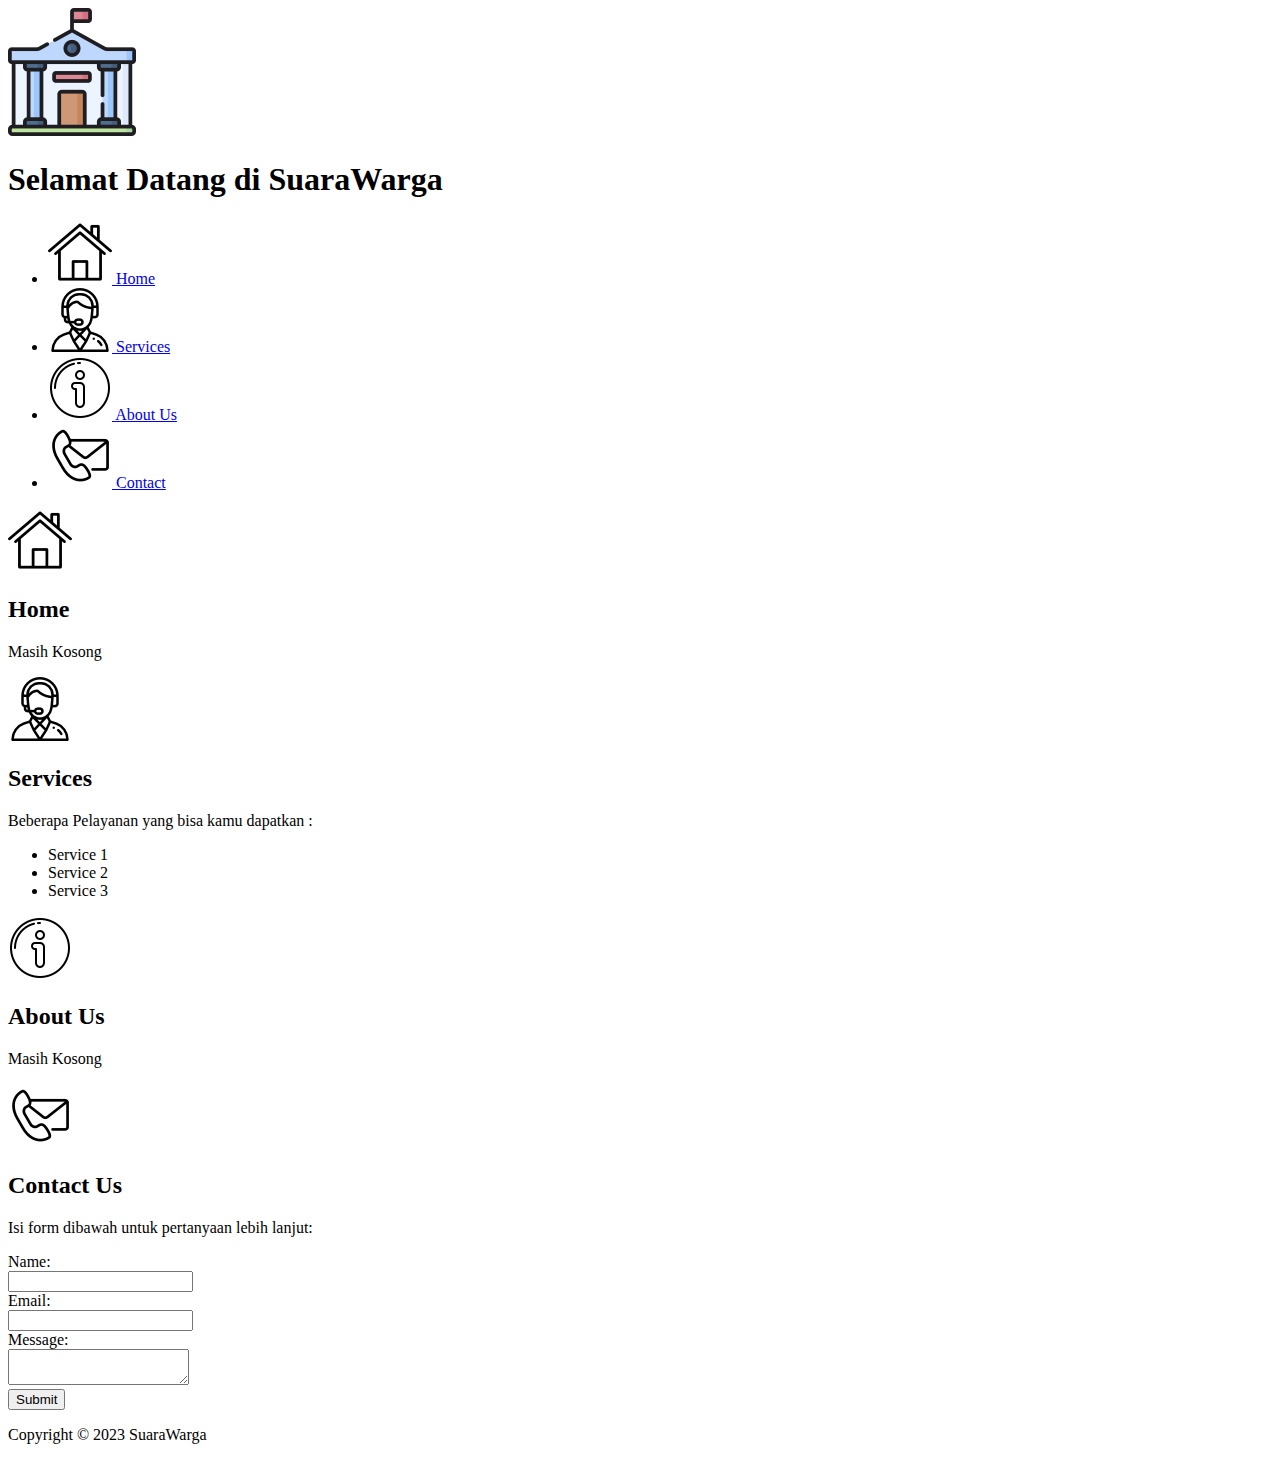
==== index.html @ a0b7fc82 "HTML" ====
<!DOCTYPE html>
<html lang="en">
  <head>
    <meta charset="UTF-8" />
    <meta name="viewport" content="width=device-width, initial-scale=1.0" />
    <title>Suarawarga</title>
  </head>
  <body>
    <header>
      <div class="welcome-container">
        <img
          src="icon/government128px.png"
          alt="Government logo"
          class="logo"
        />
        <h1>Selamat Datang di SuaraWarga</h1>
      </div>
      <nav>
        <ul>
          <li>
            <a href="#home"
              ><img src="icon/home64px.png" alt="Home" /> <span>Home</span></a
            >
          </li>
          <li>
            <a href="#services"
              ><img src="icon/support64px.png" alt="Services" />
              <span>Services</span></a
            >
          </li>
          <li>
            <a href="#about"
              ><img src="icon/about64px.png" alt="About Us" />
              <span>About Us</span></a
            >
          </li>
          <li>
            <a href="#contact"
              ><img src="icon/contact-mail64px.png" alt="Contact" />
              <span>Contact</span></a
            >
          </li>
        </ul>
      </nav>
    </header>
    <main>
      <section id="home">
        <img src="icon/home64px.png" alt="Home" />
        <h2>Home</h2>
        <p>Masih Kosong</p>
      </section>
      <section id="services">
        <img src="icon/support64px.png" alt="Services" />
        <h2>Services</h2>
        <p>Beberapa Pelayanan yang bisa kamu dapatkan :</p>
        <ul>
          <li>Service 1</li>
          <li>Service 2</li>
          <li>Service 3</li>
        </ul>
      </section>
      <section id="about">
        <img src="icon/about64px.png" alt="About Us" />
        <h2>About Us</h2>
        <p>Masih Kosong</p>
      </section>
      <section id="contact">
        <img src="icon/contact-mail64px.png" alt="Contact" />
        <h2>Contact Us</h2>
        <p>Isi form dibawah untuk pertanyaan lebih lanjut:</p>
        <form>
          <label for="name">Name:</label><br />
          <input type="text" id="name" name="name" /><br />
          <label for="email">Email:</label><br />
          <input type="email" id="email" name="email" /><br />
          <label for="message">Message:</label><br /><textarea
            id="message"
            name="message"
          ></textarea
          ><br />
          <input type="submit" value="Submit" />
        </form>
      </section>
    </main>
    <footer>
      <p>Copyright © 2023 SuaraWarga</p>
    </footer>
  </body>
</html>
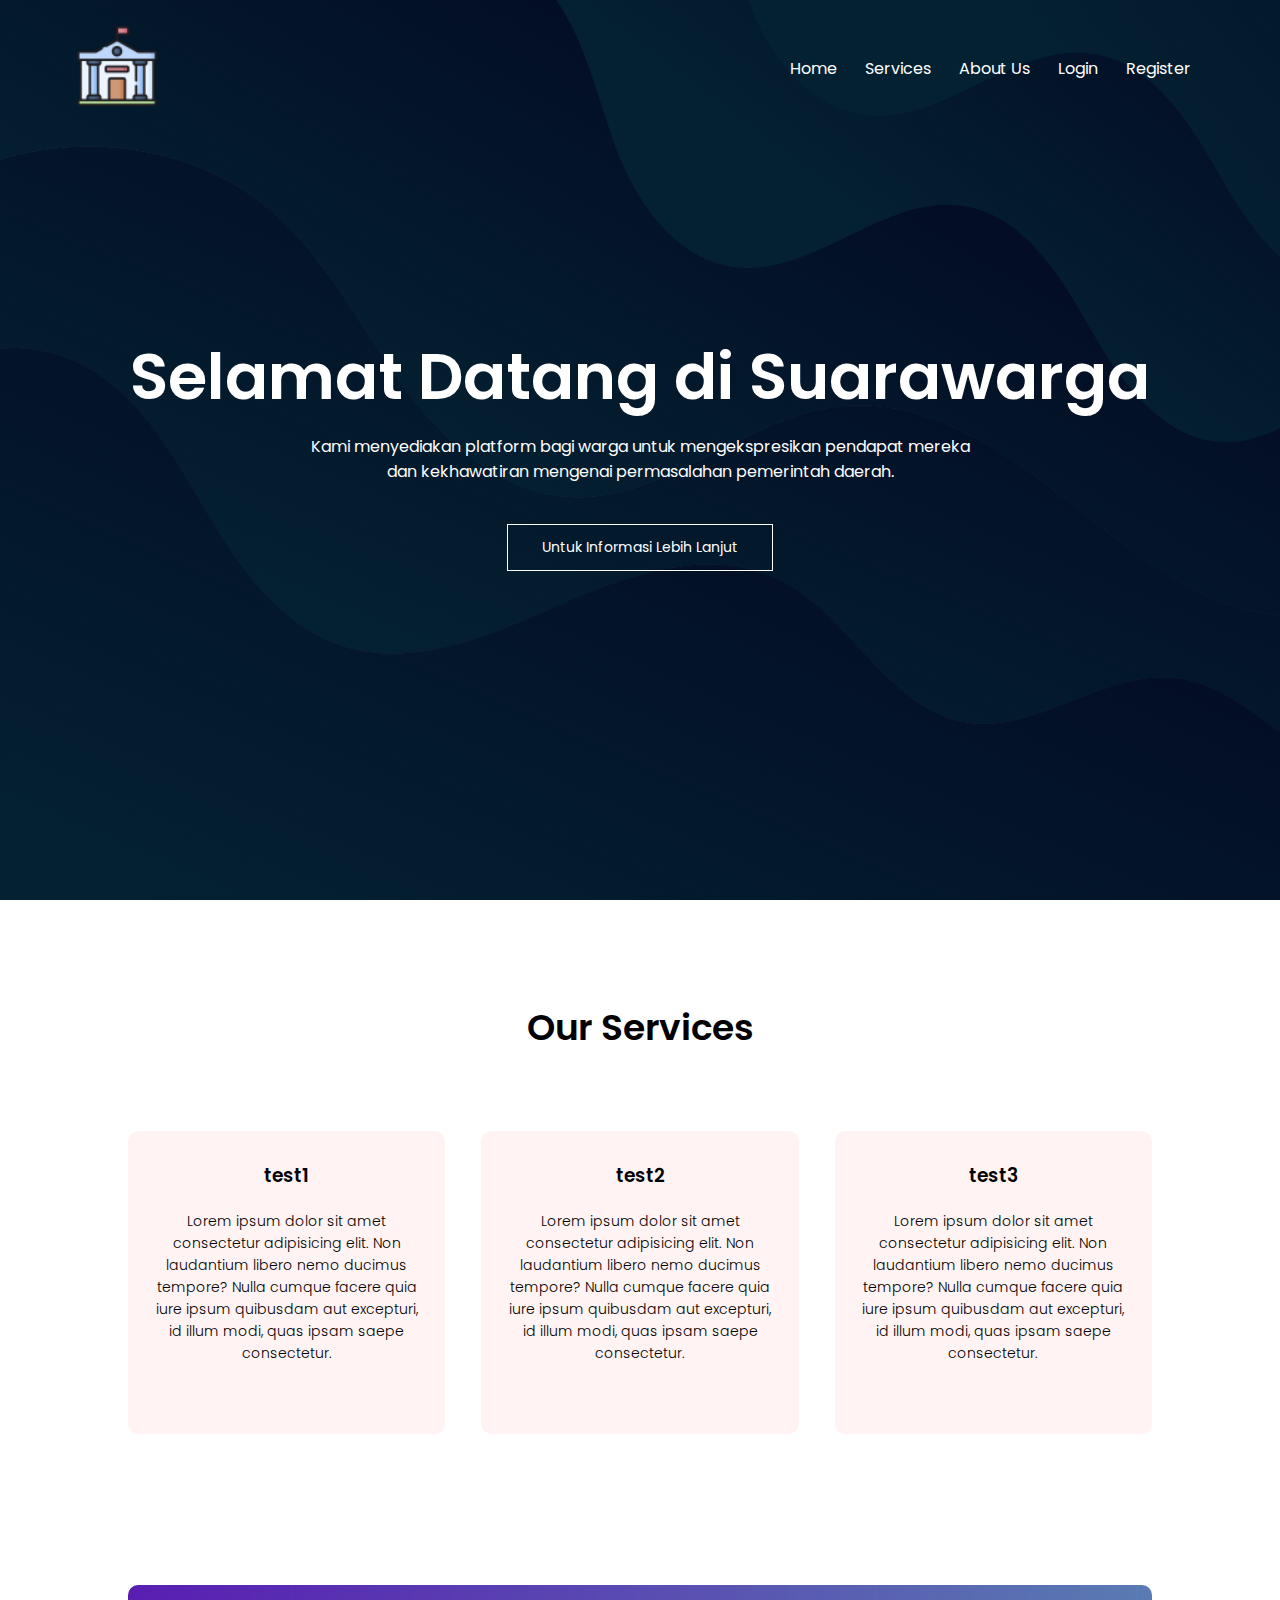
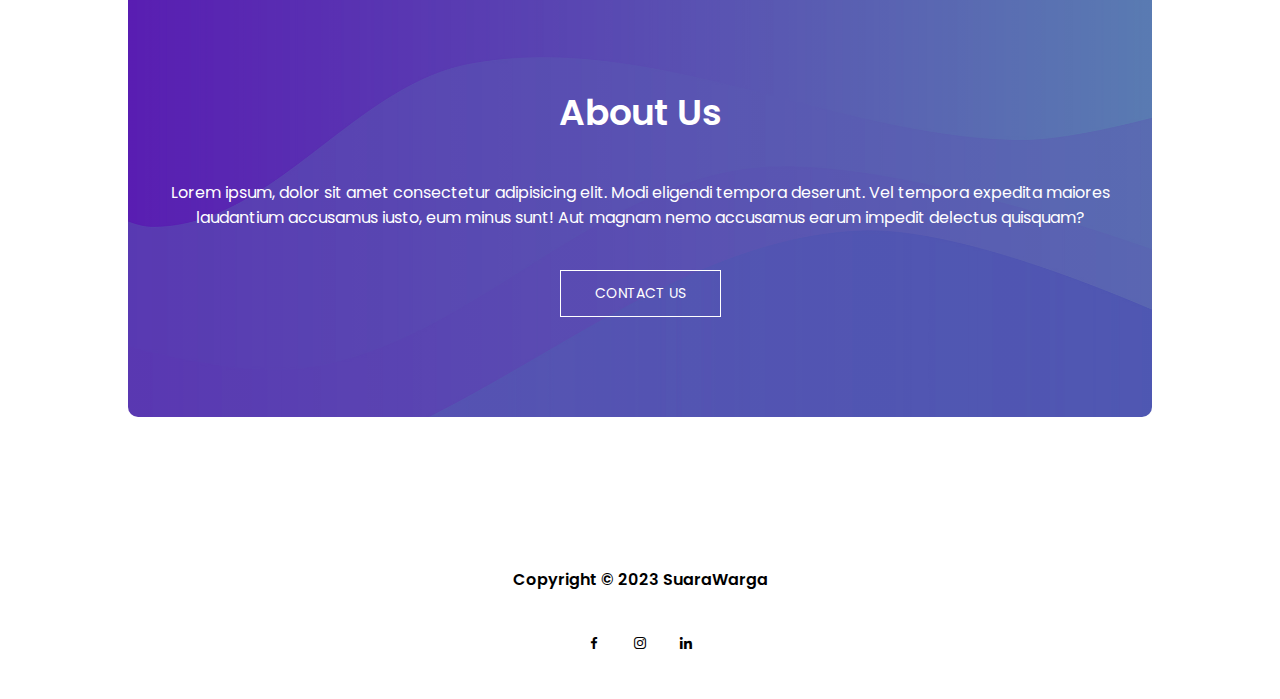
==== commit 126bef99: "CSS" ====
--- a/index.html
+++ b/index.html
@@ -1,89 +1,119 @@
-<!DOCTYPE html>
-<html lang="en">
-  <head>
-    <meta charset="UTF-8" />
-    <meta name="viewport" content="width=device-width, initial-scale=1.0" />
-    <title>Suarawarga</title>
-  </head>
-  <body>
-    <header>
-      <div class="welcome-container">
-        <img
-          src="icon/government128px.png"
-          alt="Government logo"
-          class="logo"
-        />
-        <h1>Selamat Datang di SuaraWarga</h1>
-      </div>
-      <nav>
-        <ul>
-          <li>
-            <a href="#home"
-              ><img src="icon/home64px.png" alt="Home" /> <span>Home</span></a
-            >
-          </li>
-          <li>
-            <a href="#services"
-              ><img src="icon/support64px.png" alt="Services" />
-              <span>Services</span></a
-            >
-          </li>
-          <li>
-            <a href="#about"
-              ><img src="icon/about64px.png" alt="About Us" />
-              <span>About Us</span></a
-            >
-          </li>
-          <li>
-            <a href="#contact"
-              ><img src="icon/contact-mail64px.png" alt="Contact" />
-              <span>Contact</span></a
-            >
-          </li>
-        </ul>
-      </nav>
-    </header>
-    <main>
-      <section id="home">
-        <img src="icon/home64px.png" alt="Home" />
-        <h2>Home</h2>
-        <p>Masih Kosong</p>
-      </section>
-      <section id="services">
-        <img src="icon/support64px.png" alt="Services" />
-        <h2>Services</h2>
-        <p>Beberapa Pelayanan yang bisa kamu dapatkan :</p>
-        <ul>
-          <li>Service 1</li>
-          <li>Service 2</li>
-          <li>Service 3</li>
-        </ul>
-      </section>
-      <section id="about">
-        <img src="icon/about64px.png" alt="About Us" />
-        <h2>About Us</h2>
-        <p>Masih Kosong</p>
-      </section>
-      <section id="contact">
-        <img src="icon/contact-mail64px.png" alt="Contact" />
-        <h2>Contact Us</h2>
-        <p>Isi form dibawah untuk pertanyaan lebih lanjut:</p>
-        <form>
-          <label for="name">Name:</label><br />
-          <input type="text" id="name" name="name" /><br />
-          <label for="email">Email:</label><br />
-          <input type="email" id="email" name="email" /><br />
-          <label for="message">Message:</label><br /><textarea
-            id="message"
-            name="message"
-          ></textarea
-          ><br />
-          <input type="submit" value="Submit" />
-        </form>
-      </section>
-    </main>
-    <footer>
-      <p>Copyright © 2023 SuaraWarga</p>
-    </footer>
-  </body>
-</html>
+<!DOCTYPE html>
+<html>
+  <head>
+    <meta name="viewport" content="with=device-width, initial-scale=1.0" />
+    <meta charset="UTF-8" />
+    <title>Suarawarga</title>
+    <link rel="stylesheet" href="style/style.css" />
+    <link rel="preconnect" href="https://fonts.googleapis.com" />
+    <link rel="preconnect" href="https://fonts.gstatic.com" crossorigin />
+    <link
+      href="https://fonts.googleapis.com/css2?family=Poppins:ital,wght@0,100;0,200;0,300;0,400;0,500;0,600;0,700;0,800;0,900;1,100;1,200;1,300;1,400;1,500;1,600;1,700;1,800;1,900&display=swap"
+      rel="stylesheet"
+    />
+    <link
+      href="https://unpkg.com/boxicons@2.1.4/css/boxicons.min.css"
+      rel="stylesheet"
+    />
+  </head>
+  <body>
+    <section class="header">
+      <nav>
+        <a href="index.html"><img src="image/government64px.png" alt="" /></a>
+        <div class="nav-links" id="navLinks">
+          <i class="bx bx-x" onclick="hideMenu()"></i>
+          <ul>
+            <li><a href="">Home</a></li>
+            <li><a href="#services">Services</a></li>
+            <li><a href="#about-us">About Us</a></li>
+            <li><a href="login.html">Login</a></li>
+            <li><a href="register.html">Register</a></li>
+          </ul>
+        </div>
+        <i class="bx bx-menu" onclick="showMenu()"></i>
+      </nav>
+      <div class="text-box">
+        <h1>Selamat Datang di Suarawarga</h1>
+        <p>
+          Kami menyediakan platform bagi warga untuk mengekspresikan pendapat
+          mereka <br />dan kekhawatiran mengenai permasalahan pemerintah daerah.
+        </p>
+        <a href="" class="hero-btn">Untuk Informasi Lebih Lanjut</a>
+      </div>
+    </section>
+
+    <!-- Our Services -->
+
+    <section class="services" id="services">
+      <h1>Our Services</h1>
+      <p>
+        Some of the services we offer include: Online petition submission
+        Government issue tracking Community engagement
+      </p>
+      <div class="row">
+        <div class="course-col">
+          <h3>test1</h3>
+          <p>
+            Lorem ipsum dolor sit amet consectetur adipisicing elit. Non
+            laudantium libero nemo ducimus tempore? Nulla cumque facere quia
+            iure ipsum quibusdam aut excepturi, id illum modi, quas ipsam saepe
+            consectetur.
+          </p>
+        </div>
+        <div class="course-col">
+          <h3>test2</h3>
+          <p>
+            Lorem ipsum dolor sit amet consectetur adipisicing elit. Non
+            laudantium libero nemo ducimus tempore? Nulla cumque facere quia
+            iure ipsum quibusdam aut excepturi, id illum modi, quas ipsam saepe
+            consectetur.
+          </p>
+        </div>
+        <div class="course-col">
+          <h3>test3</h3>
+          <p>
+            Lorem ipsum dolor sit amet consectetur adipisicing elit. Non
+            laudantium libero nemo ducimus tempore? Nulla cumque facere quia
+            iure ipsum quibusdam aut excepturi, id illum modi, quas ipsam saepe
+            consectetur.
+          </p>
+        </div>
+      </div>
+    </section>
+
+    <!-- About Us + Contact -->
+
+    <section class="about-us" id="about-us">
+      <h1>About Us</h1>
+      <p>
+        Lorem ipsum, dolor sit amet consectetur adipisicing elit. Modi eligendi
+        tempora deserunt. Vel tempora expedita maiores laudantium accusamus
+        iusto, eum minus sunt! Aut magnam nemo accusamus earum impedit delectus
+        quisquam?
+      </p>
+      <a href="" class="hero-btn">CONTACT US</a>
+    </section>
+
+    <!-- Footer -->
+
+    <section class="footer">
+      <h4>Copyright © 2023 SuaraWarga</h4>
+      <div class="icons">
+        <i class="bx bxl-facebook"></i>
+        <i class="bx bxl-instagram"></i>
+        <i class="bx bxl-linkedin"></i>
+      </div>
+    </section>
+
+    <!-- Javascript -->
+    <script>
+      var navLinks = document.getElementById("navLinks");
+      function showMenu() {
+        navLinks.style.right = "0";
+      }
+      function hideMenu() {
+        navLinks.style.right = "-200px";
+      }
+    </script>
+  </body>
+</html>
--- a/style/style.css
+++ b/style/style.css
@@ -0,0 +1,234 @@
+* {
+  margin: 0;
+  padding: 0;
+  font-family: "Poppins", sans-serif;
+}
+
+.header {
+  min-height: 100vh;
+  width: 100%;
+  background-image: linear-gradient(rgba(4, 9, 30, 0.7), rgba(4, 9, 30, 0.7)),
+    url(../image/—Pngtree—dark\ green\ cyan\ paper\ cut_1225583.jpg);
+}
+
+nav {
+  display: flex;
+  padding: 2% 6%;
+  justify-content: space-between;
+  align-items: center;
+}
+
+nav img {
+  width: 80px;
+}
+
+.nav-links {
+  flex: 1;
+  text-align: right;
+}
+
+.nav-links ul li {
+  list-style: none;
+  display: inline-block;
+  padding: 8px 12px;
+  position: relative;
+}
+
+.nav-links ul li a {
+  color: white !important;
+  text-decoration: none;
+  font-size: 1rem;
+}
+
+.nav-links ul li::after {
+  content: "";
+  width: 0%;
+  height: 2px;
+  background: #f44336;
+  display: block;
+  margin: auto;
+  transition: 0.5s;
+}
+
+.nav-links ul li:hover::after {
+  width: 100%;
+}
+
+.text-box {
+  width: 90%;
+  color: #fff;
+  position: absolute;
+  top: 50%;
+  left: 50%;
+  transform: translate(-50%, -50%);
+  text-align: center;
+}
+
+.text-box h1 {
+  font-size: 4rem;
+}
+
+.text-box p {
+  margin: 10px 0 40px;
+  font-size: 1rem;
+  color: white;
+}
+
+.hero-btn {
+  display: inline-block;
+  text-decoration: none;
+  color: white;
+  border: 1px solid #fff;
+  padding: 12px 34px;
+  font-size: 14px;
+  background: transparent;
+  position: relative;
+  cursor: pointer;
+}
+
+.hero-btn:hover {
+  border: 1px solid #f44336;
+  background: #f44336;
+  transition: 1s;
+}
+
+nav .bx {
+  display: none;
+}
+
+@media (max-width: 768px) {
+  .text-box h1 {
+    font-size: 20px;
+  }
+
+  .nav-links ul li {
+    display: block;
+  }
+
+  .nav-links {
+    position: absolute;
+    background: #f44336;
+    height: 100vh;
+    width: 200px;
+    top: 0;
+    right: -200px;
+    text-align: left;
+    z-index: 2;
+    transition: 1s;
+  }
+
+  nav .bx {
+    display: block;
+    color: white;
+    margin: 10px;
+    font-size: 22px;
+    cursor: pointer;
+  }
+
+  .nav-links ul {
+    padding: 30px;
+  }
+}
+
+/*----------- Services -----------*/
+.services {
+  width: 80%;
+  margin: auto;
+  text-align: center;
+  padding-top: 100px;
+}
+
+h1 {
+  font-size: 36px;
+  font-weight: 600;
+}
+
+.course-col p {
+  color: black !important;
+  font-size: 14px;
+  font-weight: 300;
+  line-height: 22px;
+  padding: 10px;
+}
+
+.row {
+  margin-top: 5%;
+  display: flex;
+  justify-content: space-between;
+}
+
+.course-col {
+  flex-basis: 31%;
+  background: #fff3f3;
+  border-radius: 10px;
+  margin-bottom: 5%;
+  padding: 20px 12px;
+  box-sizing: border-box;
+  transition: 0.5;
+}
+
+h3 {
+  text-align: center;
+  font-weight: 600;
+  margin: 10px 0;
+}
+
+.course-col:hover {
+  box-shadow: 0 0 20px 0px rgba(0, 0, 0, 0.2);
+}
+
+@media (max-width: 768px) {
+  .row {
+    flex-direction: column;
+  }
+}
+
+/*----------- About Us -----------*/
+.about-us {
+  margin: 100px auto;
+  width: 80%;
+  background-image: linear-gradient(rgba(0, 0, 0, 0.3), rgba(0, 0, 0, 0.3)),
+    url(../image/About-us.jpg);
+  background-position: center;
+  background-size: cover;
+  border-radius: 10px;
+  text-align: center;
+  padding: 100px 0;
+}
+
+.about-us h1,
+p {
+  color: white;
+  margin-bottom: 40px;
+  padding: 0;
+}
+
+@media (max-width: 768px) {
+  .about-us h1 {
+    font-size: 24px;
+  }
+
+  .about-us p {
+    font-size: 12px;
+  }
+}
+
+/* Footer */
+.footer {
+  width: 100%;
+  text-align: center;
+  padding: 30px 0;
+}
+
+.footer h4 {
+  margin-bottom: 25px;
+  margin-top: 20px;
+  font-weight: 600;
+}
+
+.icons .bx {
+  color: #000000;
+  margin: 0 13px;
+  cursor: pointer;
+  padding: 18px 0;
+}
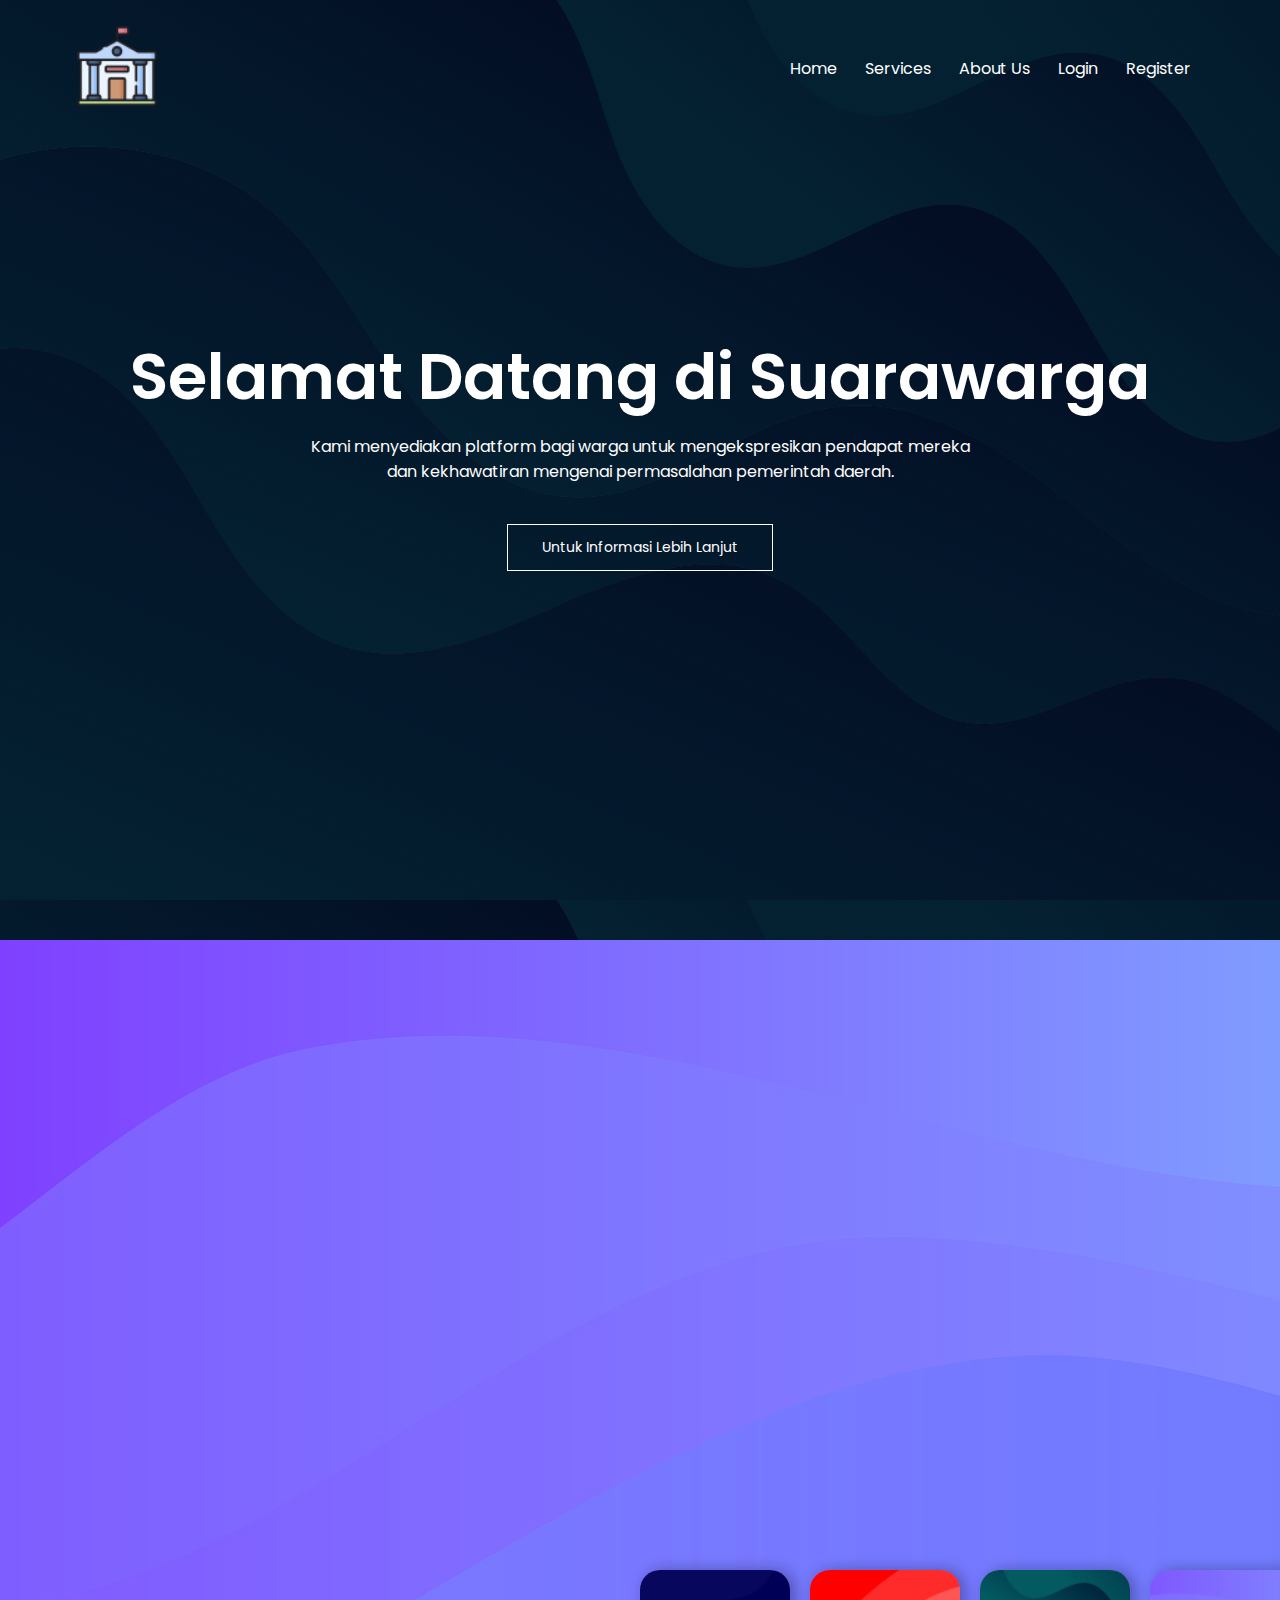
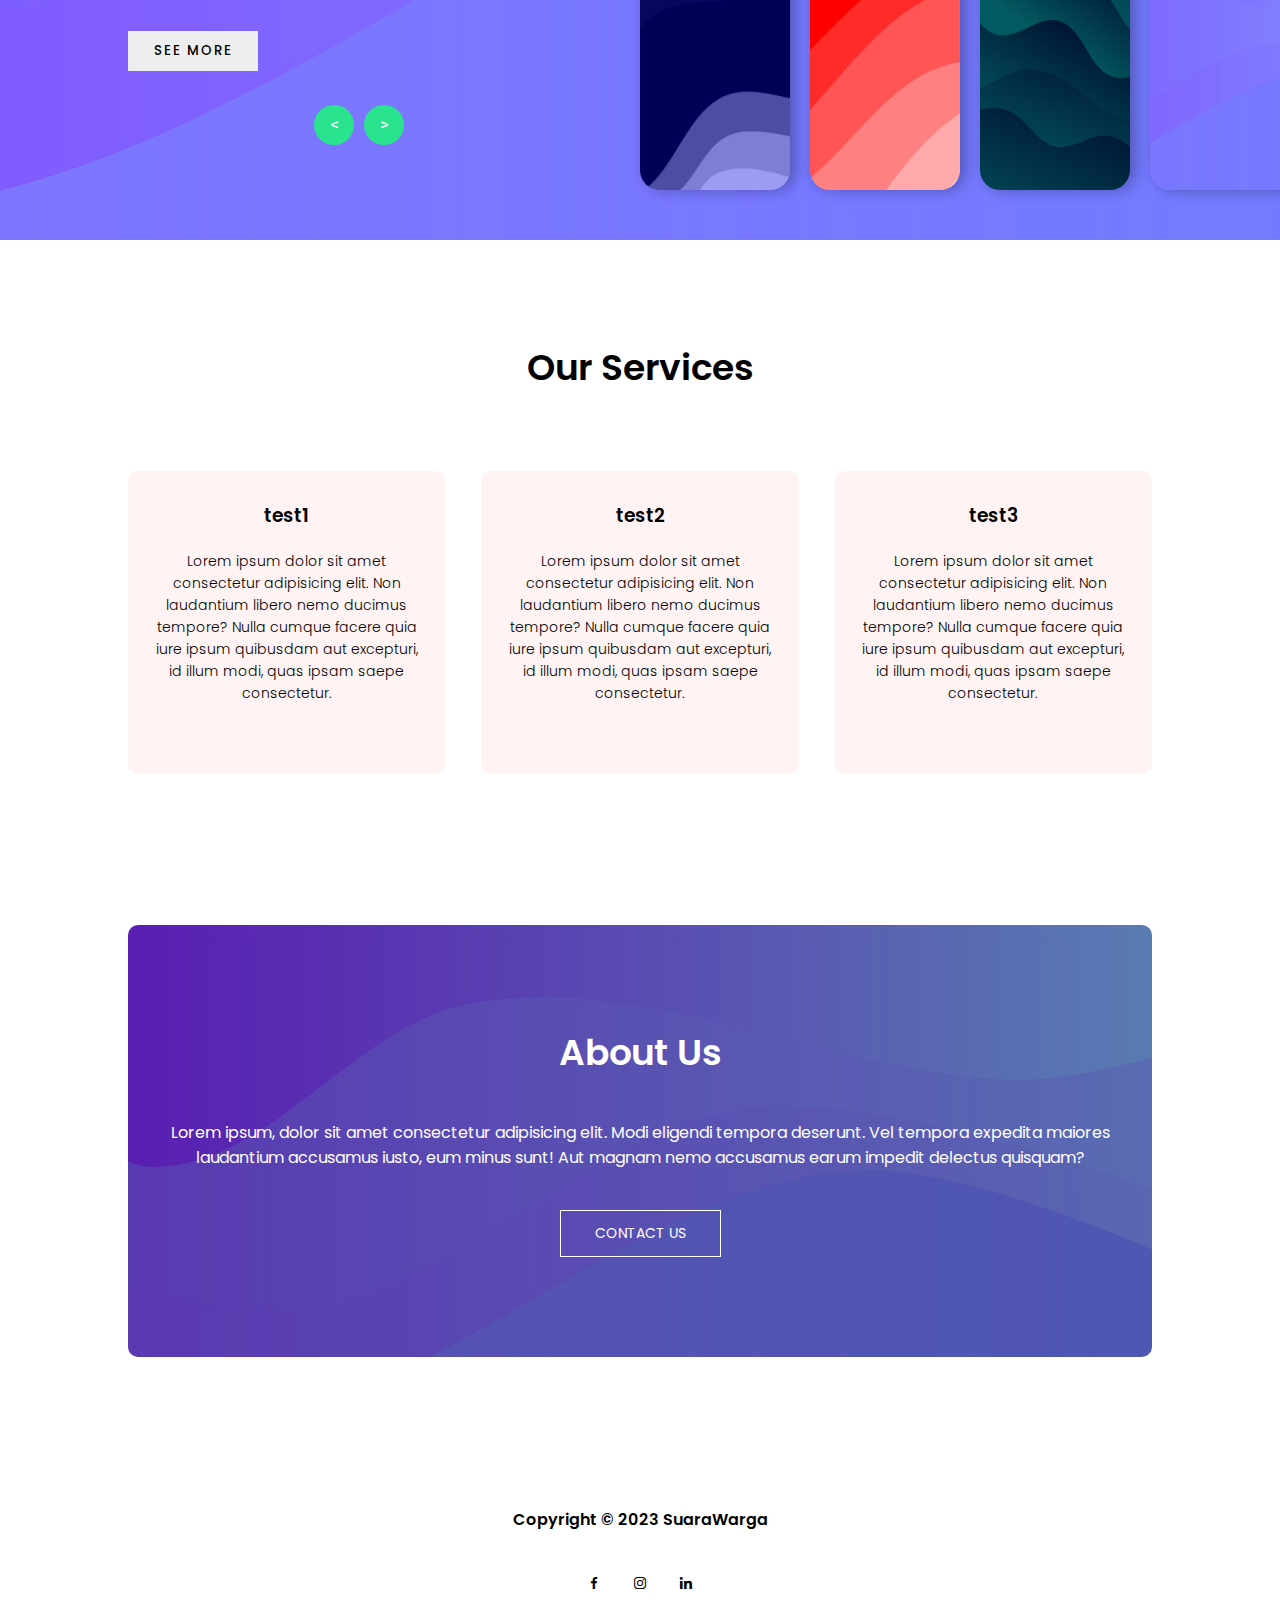
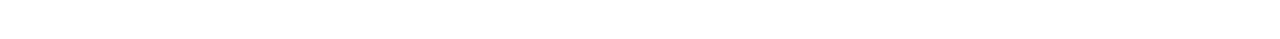
==== commit a5da2e83: "Javascript I" ====
--- a/index.html
+++ b/index.html
@@ -1,119 +1,209 @@
-<!DOCTYPE html>
-<html>
-  <head>
-    <meta name="viewport" content="with=device-width, initial-scale=1.0" />
-    <meta charset="UTF-8" />
-    <title>Suarawarga</title>
-    <link rel="stylesheet" href="style/style.css" />
-    <link rel="preconnect" href="https://fonts.googleapis.com" />
-    <link rel="preconnect" href="https://fonts.gstatic.com" crossorigin />
-    <link
-      href="https://fonts.googleapis.com/css2?family=Poppins:ital,wght@0,100;0,200;0,300;0,400;0,500;0,600;0,700;0,800;0,900;1,100;1,200;1,300;1,400;1,500;1,600;1,700;1,800;1,900&display=swap"
-      rel="stylesheet"
-    />
-    <link
-      href="https://unpkg.com/boxicons@2.1.4/css/boxicons.min.css"
-      rel="stylesheet"
-    />
-  </head>
-  <body>
-    <section class="header">
-      <nav>
-        <a href="index.html"><img src="image/government64px.png" alt="" /></a>
-        <div class="nav-links" id="navLinks">
-          <i class="bx bx-x" onclick="hideMenu()"></i>
-          <ul>
-            <li><a href="">Home</a></li>
-            <li><a href="#services">Services</a></li>
-            <li><a href="#about-us">About Us</a></li>
-            <li><a href="login.html">Login</a></li>
-            <li><a href="register.html">Register</a></li>
-          </ul>
-        </div>
-        <i class="bx bx-menu" onclick="showMenu()"></i>
-      </nav>
-      <div class="text-box">
-        <h1>Selamat Datang di Suarawarga</h1>
-        <p>
-          Kami menyediakan platform bagi warga untuk mengekspresikan pendapat
-          mereka <br />dan kekhawatiran mengenai permasalahan pemerintah daerah.
-        </p>
-        <a href="" class="hero-btn">Untuk Informasi Lebih Lanjut</a>
-      </div>
-    </section>
-
-    <!-- Our Services -->
-
-    <section class="services" id="services">
-      <h1>Our Services</h1>
-      <p>
-        Some of the services we offer include: Online petition submission
-        Government issue tracking Community engagement
-      </p>
-      <div class="row">
-        <div class="course-col">
-          <h3>test1</h3>
-          <p>
-            Lorem ipsum dolor sit amet consectetur adipisicing elit. Non
-            laudantium libero nemo ducimus tempore? Nulla cumque facere quia
-            iure ipsum quibusdam aut excepturi, id illum modi, quas ipsam saepe
-            consectetur.
-          </p>
-        </div>
-        <div class="course-col">
-          <h3>test2</h3>
-          <p>
-            Lorem ipsum dolor sit amet consectetur adipisicing elit. Non
-            laudantium libero nemo ducimus tempore? Nulla cumque facere quia
-            iure ipsum quibusdam aut excepturi, id illum modi, quas ipsam saepe
-            consectetur.
-          </p>
-        </div>
-        <div class="course-col">
-          <h3>test3</h3>
-          <p>
-            Lorem ipsum dolor sit amet consectetur adipisicing elit. Non
-            laudantium libero nemo ducimus tempore? Nulla cumque facere quia
-            iure ipsum quibusdam aut excepturi, id illum modi, quas ipsam saepe
-            consectetur.
-          </p>
-        </div>
-      </div>
-    </section>
-
-    <!-- About Us + Contact -->
-
-    <section class="about-us" id="about-us">
-      <h1>About Us</h1>
-      <p>
-        Lorem ipsum, dolor sit amet consectetur adipisicing elit. Modi eligendi
-        tempora deserunt. Vel tempora expedita maiores laudantium accusamus
-        iusto, eum minus sunt! Aut magnam nemo accusamus earum impedit delectus
-        quisquam?
-      </p>
-      <a href="" class="hero-btn">CONTACT US</a>
-    </section>
-
-    <!-- Footer -->
-
-    <section class="footer">
-      <h4>Copyright © 2023 SuaraWarga</h4>
-      <div class="icons">
-        <i class="bx bxl-facebook"></i>
-        <i class="bx bxl-instagram"></i>
-        <i class="bx bxl-linkedin"></i>
-      </div>
-    </section>
-
-    <!-- Javascript -->
-    <script>
-      var navLinks = document.getElementById("navLinks");
-      function showMenu() {
-        navLinks.style.right = "0";
-      }
-      function hideMenu() {
-        navLinks.style.right = "-200px";
-      }
-    </script>
-  </body>
-</html>
+<!DOCTYPE html>
+<html>
+  <head>
+    <meta name="viewport" content="with=device-width, initial-scale=1.0" />
+    <meta charset="UTF-8" />
+    <title>Suarawarga</title>
+    <link rel="stylesheet" href="style/style.css" />
+    <link rel="preconnect" href="https://fonts.googleapis.com" />
+    <link rel="preconnect" href="https://fonts.gstatic.com" crossorigin />
+    <link
+      href="https://fonts.googleapis.com/css2?family=Poppins:ital,wght@0,100;0,200;0,300;0,400;0,500;0,600;0,700;0,800;0,900;1,100;1,200;1,300;1,400;1,500;1,600;1,700;1,800;1,900&display=swap"
+      rel="stylesheet"
+    />
+    <link
+      href="https://unpkg.com/boxicons@2.1.4/css/boxicons.min.css"
+      rel="stylesheet"
+    />
+  </head>
+  <body>
+    <section class="header">
+      <nav>
+        <a href="index.html"><img src="image/government64px.png" alt="" /></a>
+        <div class="nav-links" id="navLinks">
+          <i class="bx bx-x" onclick="hideMenu()"></i>
+          <ul>
+            <li><a href="#">Home</a></li>
+            <li><a href="#services">Services</a></li>
+            <li><a href="#about-us">About Us</a></li>
+            <li><a href="login.html">Login</a></li>
+            <li><a href="register.html">Register</a></li>
+          </ul>
+        </div>
+        <i class="bx bx-menu" onclick="showMenu()"></i>
+      </nav>
+      <div class="text-box">
+        <h1>Selamat Datang di Suarawarga</h1>
+        <p>
+          Kami menyediakan platform bagi warga untuk mengekspresikan pendapat
+          mereka <br />dan kekhawatiran mengenai permasalahan pemerintah daerah.
+        </p>
+        <a href="" class="hero-btn">Untuk Informasi Lebih Lanjut</a>
+      </div>
+    </section>
+
+    <!-- Slider -->
+    <section class="carousel">
+      <div class="slider">
+        <div class="list">
+          <div class="item">
+            <img src="./image/Untitled-4.jpg" alt="" />
+
+            <div class="content">
+              <div class="title">Informasi Kebijakan Publik</div>
+              <div class="type">Rangkuman</div>
+              <div class="description">
+                Lorem ipsum dolor sit amet consectetur adipisicing elit.
+                Deleniti temporibus quis eum consequuntur voluptate quae
+                doloribus distinctio. Possimus, sed recusandae. Lorem ipsum
+                dolor sit amet consectetur adipisicing elit. Sequi, aut.
+              </div>
+              <div class="button">
+                <button>SEE MORE</button>
+              </div>
+            </div>
+          </div>
+
+          <div class="item">
+            <img src="./image/Untitled-2.jpg" alt="" />
+
+            <div class="content">
+              <div class="title">Informasi Kebijakan Publik</div>
+              <div class="type">Analisis Dampak</div>
+              <div class="description">
+                Lorem ipsum dolor sit amet consectetur adipisicing elit.
+                Deleniti temporibus quis eum consequuntur voluptate quae
+                doloribus distinctio. Possimus, sed recusandae. Lorem ipsum
+                dolor sit amet consectetur adipisicing elit. Sequi, aut.
+              </div>
+              <div class="button">
+                <button>SEE MORE</button>
+              </div>
+            </div>
+          </div>
+
+          <div class="item">
+            <img src="./image/Untitled-3.jpg" alt="" />
+
+            <div class="content">
+              <div class="title">Informasi Kebijakan Publik</div>
+              <div class="type">Pembanding</div>
+              <div class="description">
+                Lorem ipsum dolor sit amet consectetur adipisicing elit.
+                Deleniti temporibus quis eum consequuntur voluptate quae
+                doloribus distinctio. Possimus, sed recusandae. Lorem ipsum
+                dolor sit amet consectetur adipisicing elit. Sequi, aut.
+              </div>
+              <div class="button">
+                <button>SEE MORE</button>
+              </div>
+            </div>
+          </div>
+
+          <div class="item">
+            <img src="./image/Untitled-5.jpg" alt="" />
+
+            <div class="content">
+              <div class="title">Informasi Kebijakan Publik</div>
+              <div class="type">Pertanyaan</div>
+              <div class="description">
+                Lorem ipsum dolor sit amet consectetur adipisicing elit.
+                Deleniti temporibus quis eum consequuntur voluptate quae
+                doloribus distinctio. Possimus, sed recusandae. Lorem ipsum
+                dolor sit amet consectetur adipisicing elit. Sequi, aut.
+              </div>
+              <div class="button">
+                <button>SEE MORE</button>
+              </div>
+            </div>
+          </div>
+        </div>
+
+        <div class="thumbnail">
+          <div class="item">
+            <img src="./image/Untitled-4.jpg" alt="" />
+          </div>
+          <div class="item">
+            <img src="./image/Untitled-2.jpg" alt="" />
+          </div>
+          <div class="item">
+            <img src="./image/Untitled-3.jpg" alt="" />
+          </div>
+          <div class="item">
+            <img src="./image/Untitled-5.jpg" alt="" />
+          </div>
+        </div>
+
+        <div class="nextPrevArrows">
+          <button class="prev"><</button>
+          <button class="next">></button>
+        </div>
+      </div>
+    </section>
+    <!-- Our Services -->
+
+    <section class="services" id="services">
+      <h1>Our Services</h1>
+      <p>
+        Some of the services we offer include: Online petition submission
+        Government issue tracking Community engagement
+      </p>
+      <div class="row">
+        <div class="course-col">
+          <h3>test1</h3>
+          <p>
+            Lorem ipsum dolor sit amet consectetur adipisicing elit. Non
+            laudantium libero nemo ducimus tempore? Nulla cumque facere quia
+            iure ipsum quibusdam aut excepturi, id illum modi, quas ipsam saepe
+            consectetur.
+          </p>
+        </div>
+        <div class="course-col">
+          <h3>test2</h3>
+          <p>
+            Lorem ipsum dolor sit amet consectetur adipisicing elit. Non
+            laudantium libero nemo ducimus tempore? Nulla cumque facere quia
+            iure ipsum quibusdam aut excepturi, id illum modi, quas ipsam saepe
+            consectetur.
+          </p>
+        </div>
+        <div class="course-col">
+          <h3>test3</h3>
+          <p>
+            Lorem ipsum dolor sit amet consectetur adipisicing elit. Non
+            laudantium libero nemo ducimus tempore? Nulla cumque facere quia
+            iure ipsum quibusdam aut excepturi, id illum modi, quas ipsam saepe
+            consectetur.
+          </p>
+        </div>
+      </div>
+    </section>
+
+    <!-- About Us + Contact -->
+
+    <section class="about-us" id="about-us">
+      <h1>About Us</h1>
+      <p>
+        Lorem ipsum, dolor sit amet consectetur adipisicing elit. Modi eligendi
+        tempora deserunt. Vel tempora expedita maiores laudantium accusamus
+        iusto, eum minus sunt! Aut magnam nemo accusamus earum impedit delectus
+        quisquam?
+      </p>
+      <a href="" class="hero-btn">CONTACT US</a>
+    </section>
+
+    <!-- Footer -->
+
+    <section class="footer">
+      <h4>Copyright © 2023 SuaraWarga</h4>
+      <div class="icons">
+        <i class="bx bxl-facebook"></i>
+        <i class="bx bxl-instagram"></i>
+        <i class="bx bxl-linkedin"></i>
+      </div>
+    </section>
+
+    <!-- Javascript -->
+    <script src="script.js"></script>
+  </body>
+</html>
--- a/style/style.css
+++ b/style/style.css
@@ -1,234 +1,518 @@
-* {
-  margin: 0;
-  padding: 0;
-  font-family: "Poppins", sans-serif;
-}
-
-.header {
-  min-height: 100vh;
-  width: 100%;
-  background-image: linear-gradient(rgba(4, 9, 30, 0.7), rgba(4, 9, 30, 0.7)),
-    url(../image/—Pngtree—dark\ green\ cyan\ paper\ cut_1225583.jpg);
-}
-
-nav {
-  display: flex;
-  padding: 2% 6%;
-  justify-content: space-between;
-  align-items: center;
-}
-
-nav img {
-  width: 80px;
-}
-
-.nav-links {
-  flex: 1;
-  text-align: right;
-}
-
-.nav-links ul li {
-  list-style: none;
-  display: inline-block;
-  padding: 8px 12px;
-  position: relative;
-}
-
-.nav-links ul li a {
-  color: white !important;
-  text-decoration: none;
-  font-size: 1rem;
-}
-
-.nav-links ul li::after {
-  content: "";
-  width: 0%;
-  height: 2px;
-  background: #f44336;
-  display: block;
-  margin: auto;
-  transition: 0.5s;
-}
-
-.nav-links ul li:hover::after {
-  width: 100%;
-}
-
-.text-box {
-  width: 90%;
-  color: #fff;
-  position: absolute;
-  top: 50%;
-  left: 50%;
-  transform: translate(-50%, -50%);
-  text-align: center;
-}
-
-.text-box h1 {
-  font-size: 4rem;
-}
-
-.text-box p {
-  margin: 10px 0 40px;
-  font-size: 1rem;
-  color: white;
-}
-
-.hero-btn {
-  display: inline-block;
-  text-decoration: none;
-  color: white;
-  border: 1px solid #fff;
-  padding: 12px 34px;
-  font-size: 14px;
-  background: transparent;
-  position: relative;
-  cursor: pointer;
-}
-
-.hero-btn:hover {
-  border: 1px solid #f44336;
-  background: #f44336;
-  transition: 1s;
-}
-
-nav .bx {
-  display: none;
-}
-
-@media (max-width: 768px) {
-  .text-box h1 {
-    font-size: 20px;
-  }
-
-  .nav-links ul li {
-    display: block;
-  }
-
-  .nav-links {
-    position: absolute;
-    background: #f44336;
-    height: 100vh;
-    width: 200px;
-    top: 0;
-    right: -200px;
-    text-align: left;
-    z-index: 2;
-    transition: 1s;
-  }
-
-  nav .bx {
-    display: block;
-    color: white;
-    margin: 10px;
-    font-size: 22px;
-    cursor: pointer;
-  }
-
-  .nav-links ul {
-    padding: 30px;
-  }
-}
-
-/*----------- Services -----------*/
-.services {
-  width: 80%;
-  margin: auto;
-  text-align: center;
-  padding-top: 100px;
-}
-
-h1 {
-  font-size: 36px;
-  font-weight: 600;
-}
-
-.course-col p {
-  color: black !important;
-  font-size: 14px;
-  font-weight: 300;
-  line-height: 22px;
-  padding: 10px;
-}
-
-.row {
-  margin-top: 5%;
-  display: flex;
-  justify-content: space-between;
-}
-
-.course-col {
-  flex-basis: 31%;
-  background: #fff3f3;
-  border-radius: 10px;
-  margin-bottom: 5%;
-  padding: 20px 12px;
-  box-sizing: border-box;
-  transition: 0.5;
-}
-
-h3 {
-  text-align: center;
-  font-weight: 600;
-  margin: 10px 0;
-}
-
-.course-col:hover {
-  box-shadow: 0 0 20px 0px rgba(0, 0, 0, 0.2);
-}
-
-@media (max-width: 768px) {
-  .row {
-    flex-direction: column;
-  }
-}
-
-/*----------- About Us -----------*/
-.about-us {
-  margin: 100px auto;
-  width: 80%;
-  background-image: linear-gradient(rgba(0, 0, 0, 0.3), rgba(0, 0, 0, 0.3)),
-    url(../image/About-us.jpg);
-  background-position: center;
-  background-size: cover;
-  border-radius: 10px;
-  text-align: center;
-  padding: 100px 0;
-}
-
-.about-us h1,
-p {
-  color: white;
-  margin-bottom: 40px;
-  padding: 0;
-}
-
-@media (max-width: 768px) {
-  .about-us h1 {
-    font-size: 24px;
-  }
-
-  .about-us p {
-    font-size: 12px;
-  }
-}
-
-/* Footer */
-.footer {
-  width: 100%;
-  text-align: center;
-  padding: 30px 0;
-}
-
-.footer h4 {
-  margin-bottom: 25px;
-  margin-top: 20px;
-  font-weight: 600;
-}
-
-.icons .bx {
-  color: #000000;
-  margin: 0 13px;
-  cursor: pointer;
-  padding: 18px 0;
-}
+* {
+  margin: 0;
+  padding: 0;
+  font-family: "Poppins", sans-serif;
+}
+
+.header {
+  min-height: 110vh;
+  width: 100%;
+  background-image: linear-gradient(rgba(4, 9, 30, 0.7), rgba(4, 9, 30, 0.7)),
+    url(../image/Untitled-5.jpg);
+}
+
+/** Carousel **/
+/* slider section  */
+
+.slider {
+  height: 100vh;
+  margin-top: -50px;
+  width: 100%;
+  overflow: hidden;
+  position: relative;
+}
+.slider .list .item {
+  width: 100%;
+  height: 100%;
+  position: absolute;
+  inset: 0 0 0 0;
+}
+.slider .list .item img {
+  width: 100%;
+  height: 100%;
+  object-fit: cover;
+}
+.slider .list .item .content {
+  position: absolute;
+  top: 20%;
+  width: 1140px;
+  max-width: 80%;
+  left: 50%;
+  transform: translateX(-50%);
+  padding-right: 30%;
+  box-sizing: border-box;
+  color: #fff;
+  text-shadow: 0 5px 10px #0004;
+}
+
+.slider .list .item .content .title,
+.slider .list .item .content .type {
+  font-size: 5em;
+  font-weight: bold;
+  line-height: 1.3em;
+}
+.slider .list .item .type {
+  color: #14ff72cb;
+}
+.slider .list .item .button {
+  display: grid;
+  grid-template-columns: repeat(2, 130px);
+  grid-template-rows: 40px;
+  gap: 5px;
+  margin-top: 20px;
+}
+.slider .list .item .button button {
+  border: none;
+  background-color: #eee;
+  font-family: Poppins;
+  font-weight: 500;
+  cursor: pointer;
+  transition: 0.4s;
+  letter-spacing: 2px;
+}
+
+.slider .list .item .button button:hover {
+  letter-spacing: 3px;
+}
+.slider .list .item .button button:nth-child(2) {
+  background-color: transparent;
+  border: 1px solid #fff;
+  color: #eee;
+}
+
+/* Thumbnail Section  */
+.thumbnail {
+  position: absolute;
+  bottom: 50px;
+  left: 50%;
+  width: max-content;
+  z-index: 100;
+  display: flex;
+  gap: 20px;
+}
+
+.thumbnail .item {
+  width: 150px;
+  height: 220px;
+  flex-shrink: 0;
+  position: relative;
+}
+
+.thumbnail .item img {
+  width: 100%;
+  height: 100%;
+  object-fit: cover;
+  border-radius: 20px;
+  box-shadow: 5px 0 15px rgba(0, 0, 0, 0.3);
+}
+
+/* nextPrevArrows Section  */
+.nextPrevArrows {
+  position: absolute;
+  top: 85%;
+  right: 52%;
+  z-index: 100;
+  width: 300px;
+  max-width: 30%;
+  display: flex;
+  gap: 10px;
+  align-items: center;
+}
+.nextPrevArrows button {
+  width: 40px;
+  height: 40px;
+  border-radius: 50%;
+  background-color: #14ff72cb;
+  border: none;
+  color: #fff;
+  font-family: monospace;
+  font-weight: bold;
+  transition: 0.5s;
+  cursor: pointer;
+}
+.nextPrevArrows button:hover {
+  background-color: #fff;
+  color: #000;
+}
+
+/* Animation Part */
+.slider .list .item:nth-child(1) {
+  z-index: 1;
+}
+
+/* animation text in first item */
+.slider .list .item:nth-child(1) .content .title,
+.slider .list .item:nth-child(1) .content .type,
+.slider .list .item:nth-child(1) .content .description,
+.slider .list .item:nth-child(1) .content .buttons {
+  transform: translateY(50px);
+  filter: blur(20px);
+  opacity: 0;
+  animation: showContent 0.5s 1s linear 1 forwards;
+}
+@keyframes showContent {
+  to {
+    transform: translateY(0px);
+    filter: blur(0px);
+    opacity: 1;
+  }
+}
+.slider .list .item:nth-child(1) .content .title {
+  animation-delay: 0.4s !important;
+}
+.slider .list .item:nth-child(1) .content .type {
+  animation-delay: 0.6s !important;
+}
+.slider .list .item:nth-child(1) .content .description {
+  animation-delay: 0.8s !important;
+}
+.slider .list .item:nth-child(1) .content .buttons {
+  animation-delay: 1s !important;
+}
+
+/* Animation for next button click */
+.slider.next .list .item:nth-child(1) img {
+  width: 150px;
+  height: 220px;
+  position: absolute;
+  bottom: 50px;
+  left: 50%;
+  border-radius: 30px;
+  animation: showImage 0.5s linear 1 forwards;
+}
+
+@keyframes showImage {
+  to {
+    bottom: 0;
+    left: 0;
+    width: 100%;
+    height: 100%;
+    border-radius: 0;
+  }
+}
+
+.slider.next .thumbnail .item:nth-last-child(1) {
+  overflow: hidden;
+  animation: showThumbnail 0.5s linear 1 forwards;
+}
+.slider.prev .list .item img {
+  z-index: 100;
+}
+
+@keyframes showThumbnail {
+  from {
+    width: 0;
+    opacity: 0;
+  }
+}
+
+.slider.next .thumbnail {
+  animation: effectNext 0.5s linear 1 forwards;
+}
+
+@keyframes effectNext {
+  from {
+    transform: translateX(150px);
+  }
+}
+
+/* Animation for prev button click */
+.slider.prev .list .item:nth-child(2) {
+  z-index: 2;
+}
+
+.slider.prev .list .item:nth-child(2) img {
+  animation: outFrame 0.5s linear 1 forwards;
+  position: absolute;
+  bottom: 0;
+  left: 0;
+}
+@keyframes outFrame {
+  to {
+    width: 150px;
+    height: 220px;
+    bottom: 50px;
+    left: 50%;
+    border-radius: 20px;
+  }
+}
+
+.slider.prev .thumbnail .item:nth-child(1) {
+  overflow: hidden;
+  opacity: 0;
+  animation: showThumbnail 0.5s linear 1 forwards;
+}
+.slider.next .nextPrevArrows button,
+.slider.prev .nextPrevArrows button {
+  pointer-events: none;
+}
+
+.slider.prev .list .item:nth-child(2) .content .title,
+.slider.prev .list .item:nth-child(2) .content .type,
+.slider.prev .list .item:nth-child(2) .content .description,
+.slider.prev .list .item:nth-child(2) .content .buttons {
+  animation: contentOut 1.5s linear 1 forwards !important;
+}
+
+@keyframes contentOut {
+  to {
+    transform: translateY(-150px);
+    filter: blur(20px);
+    opacity: 0;
+  }
+}
+@media screen and (max-width: 678px) {
+  .slider .list .item .content {
+    padding-right: 0;
+  }
+  .slider .list .item .content .title {
+    font-size: 50px;
+  }
+}
+
+/* Responsive styles for thumbnail section and next/prev arrows */
+@media screen and (max-width: 768px) {
+  .thumbnail {
+    bottom: 10px; /* Adjust position of thumbnails */
+    left: 95%; /* Center the thumbnails horizontally */
+    transform: translateX(-50%);
+    width: 50%; /* Adjust width of thumbnails container */
+    max-width: 10px; /* Set maximum width for thumbnails */
+  }
+
+  .nextPrevArrows {
+    top: 90%; /* Adjust position of arrows */
+    right: 20%; /* Center the arrows horizontally */
+    transform: translateX(50%);
+    width: 100px; /* Adjust width of arrows container */
+    max-width: 80%; /* Set maximum width for arrows */
+  }
+
+  .nextPrevArrows button {
+    font-size: 1.5em; /* Adjust font size of arrows */
+  }
+}
+
+/** END **/
+
+nav {
+  display: flex;
+  padding: 2% 6%;
+  justify-content: space-between;
+  align-items: center;
+}
+
+nav img {
+  width: 80px;
+}
+
+.nav-links {
+  flex: 1;
+  text-align: right;
+}
+
+.nav-links ul li {
+  list-style: none;
+  display: inline-block;
+  padding: 8px 12px;
+  position: relative;
+}
+
+.nav-links ul li a {
+  color: white !important;
+  text-decoration: none;
+  font-size: 1rem;
+}
+
+.nav-links ul li::after {
+  content: "";
+  width: 0%;
+  height: 2px;
+  background: #f44336;
+  display: block;
+  margin: auto;
+  transition: 0.5s;
+}
+
+.nav-links ul li:hover::after {
+  width: 100%;
+}
+
+.text-box {
+  width: 90%;
+  color: #fff;
+  position: absolute;
+  top: 50%;
+  left: 50%;
+  transform: translate(-50%, -50%);
+  text-align: center;
+}
+
+.text-box h1 {
+  font-size: 4rem;
+}
+
+.text-box p {
+  margin: 10px 0 40px;
+  font-size: 1rem;
+  color: white;
+}
+
+.hero-btn {
+  display: inline-block;
+  text-decoration: none;
+  color: white;
+  border: 1px solid #fff;
+  padding: 12px 34px;
+  font-size: 14px;
+  background: transparent;
+  position: relative;
+  cursor: pointer;
+}
+
+.hero-btn:hover {
+  border: 1px solid #f44336;
+  background: #f44336;
+  transition: 1s;
+}
+
+nav .bx {
+  display: none;
+}
+
+@media (max-width: 768px) {
+  .text-box h1 {
+    font-size: 20px;
+  }
+
+  .nav-links ul li {
+    display: block;
+  }
+
+  .nav-links {
+    position: absolute;
+    background: #f44336;
+    height: 100vh;
+    width: 200px;
+    top: 0;
+    right: -200px;
+    text-align: left;
+    z-index: 2;
+    transition: 1s;
+  }
+
+  nav .bx {
+    display: block;
+    color: white;
+    margin: 10px;
+    font-size: 22px;
+    cursor: pointer;
+  }
+
+  .nav-links ul {
+    padding: 30px;
+  }
+}
+
+/*----------- Services -----------*/
+.services {
+  width: 80%;
+  margin: auto;
+  text-align: center;
+  padding-top: 100px;
+}
+
+h1 {
+  font-size: 36px;
+  font-weight: 600;
+}
+
+.course-col p {
+  color: black !important;
+  font-size: 14px;
+  font-weight: 300;
+  line-height: 22px;
+  padding: 10px;
+}
+
+.row {
+  margin-top: 5%;
+  display: flex;
+  justify-content: space-between;
+}
+
+.course-col {
+  flex-basis: 31%;
+  background: #fff3f3;
+  border-radius: 10px;
+  margin-bottom: 5%;
+  padding: 20px 12px;
+  box-sizing: border-box;
+  transition: 0.5;
+}
+
+h3 {
+  text-align: center;
+  font-weight: 600;
+  margin: 10px 0;
+}
+
+.course-col:hover {
+  box-shadow: 0 0 20px 0px rgba(0, 0, 0, 0.2);
+}
+
+@media (max-width: 768px) {
+  .row {
+    flex-direction: column;
+  }
+}
+
+/*----------- About Us -----------*/
+.about-us {
+  margin: 100px auto;
+  width: 80%;
+  background-image: linear-gradient(rgba(0, 0, 0, 0.3), rgba(0, 0, 0, 0.3)),
+    url(../image/About-us.jpg);
+  background-position: center;
+  background-size: cover;
+  border-radius: 10px;
+  text-align: center;
+  padding: 100px 0;
+}
+
+.about-us h1,
+p {
+  color: white;
+  margin-bottom: 40px;
+  padding: 0;
+}
+
+@media (max-width: 768px) {
+  .about-us h1 {
+    font-size: 24px;
+  }
+
+  .about-us p {
+    font-size: 12px;
+  }
+}
+
+/* Footer */
+.footer {
+  width: 100%;
+  text-align: center;
+  padding: 30px 0;
+}
+
+.footer h4 {
+  margin-bottom: 25px;
+  margin-top: 20px;
+  font-weight: 600;
+}
+
+.icons .bx {
+  color: #000000;
+  margin: 0 13px;
+  cursor: pointer;
+  padding: 18px 0;
+}
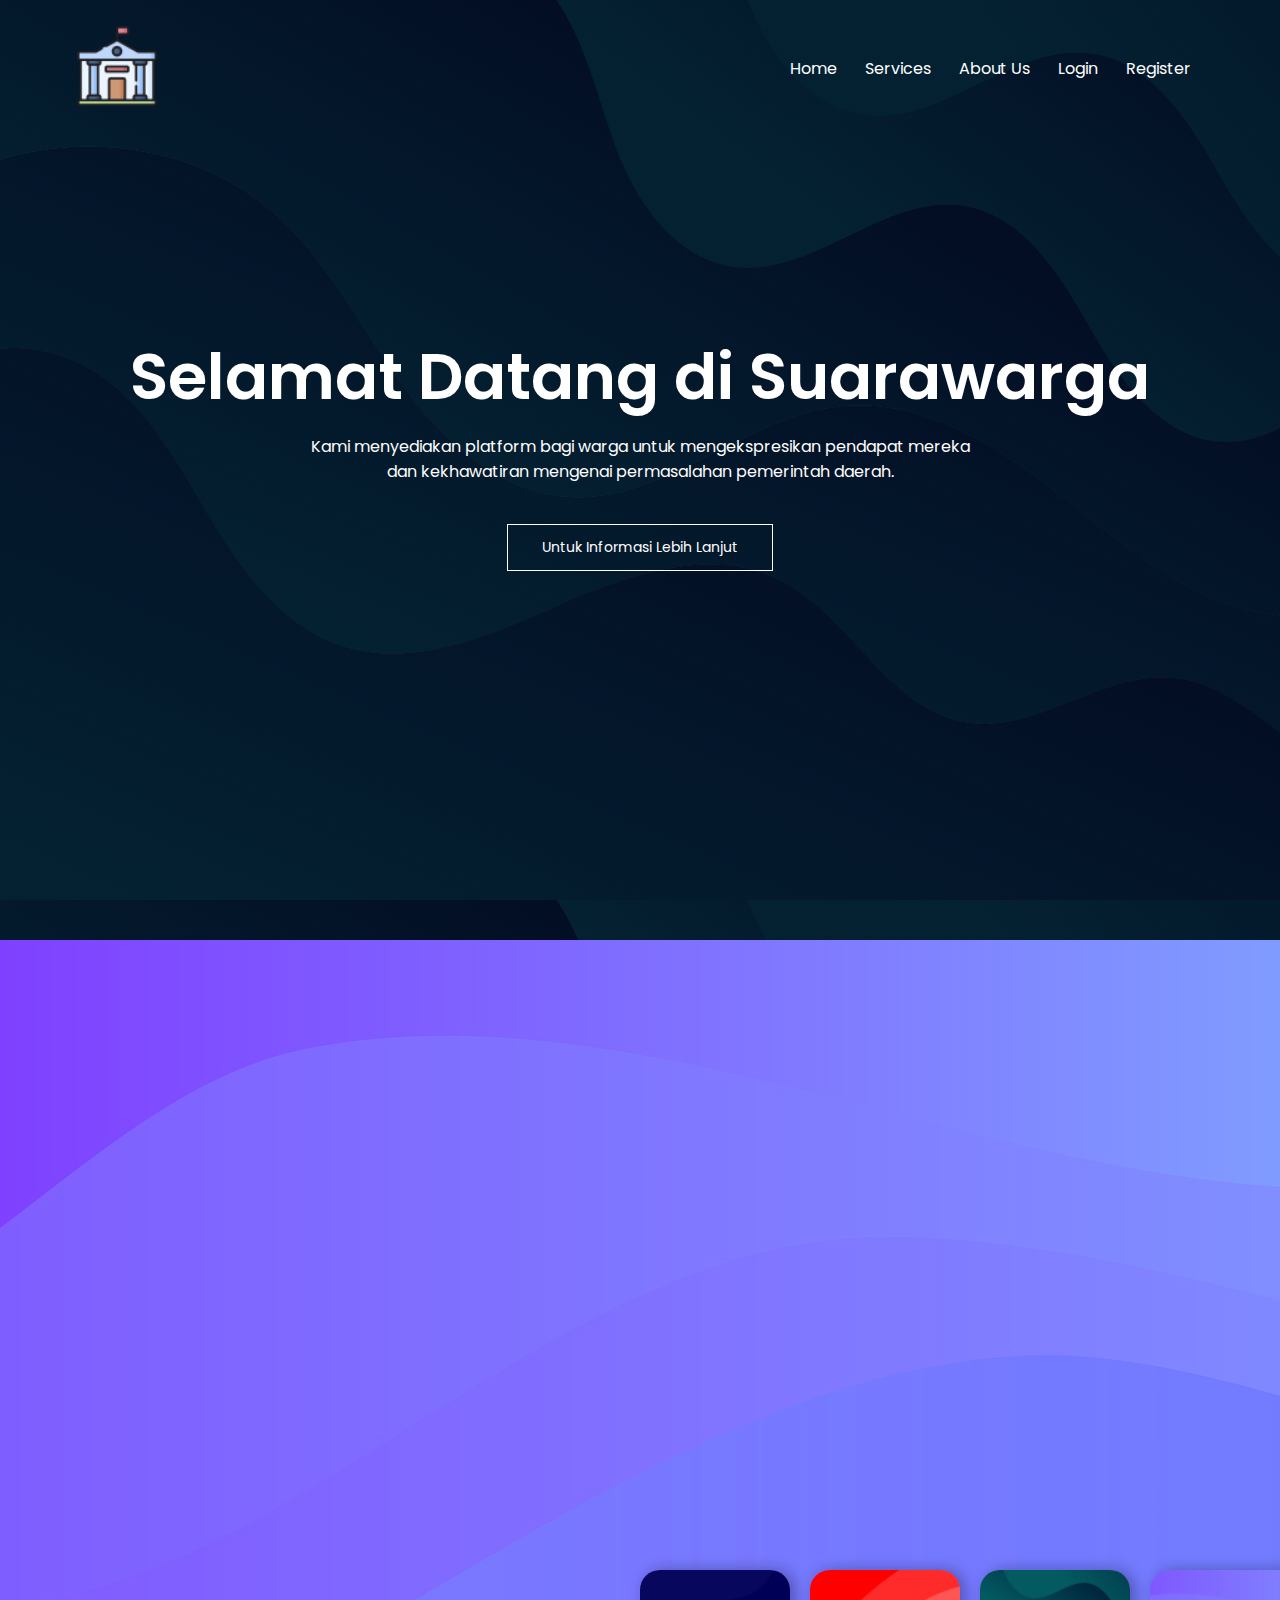
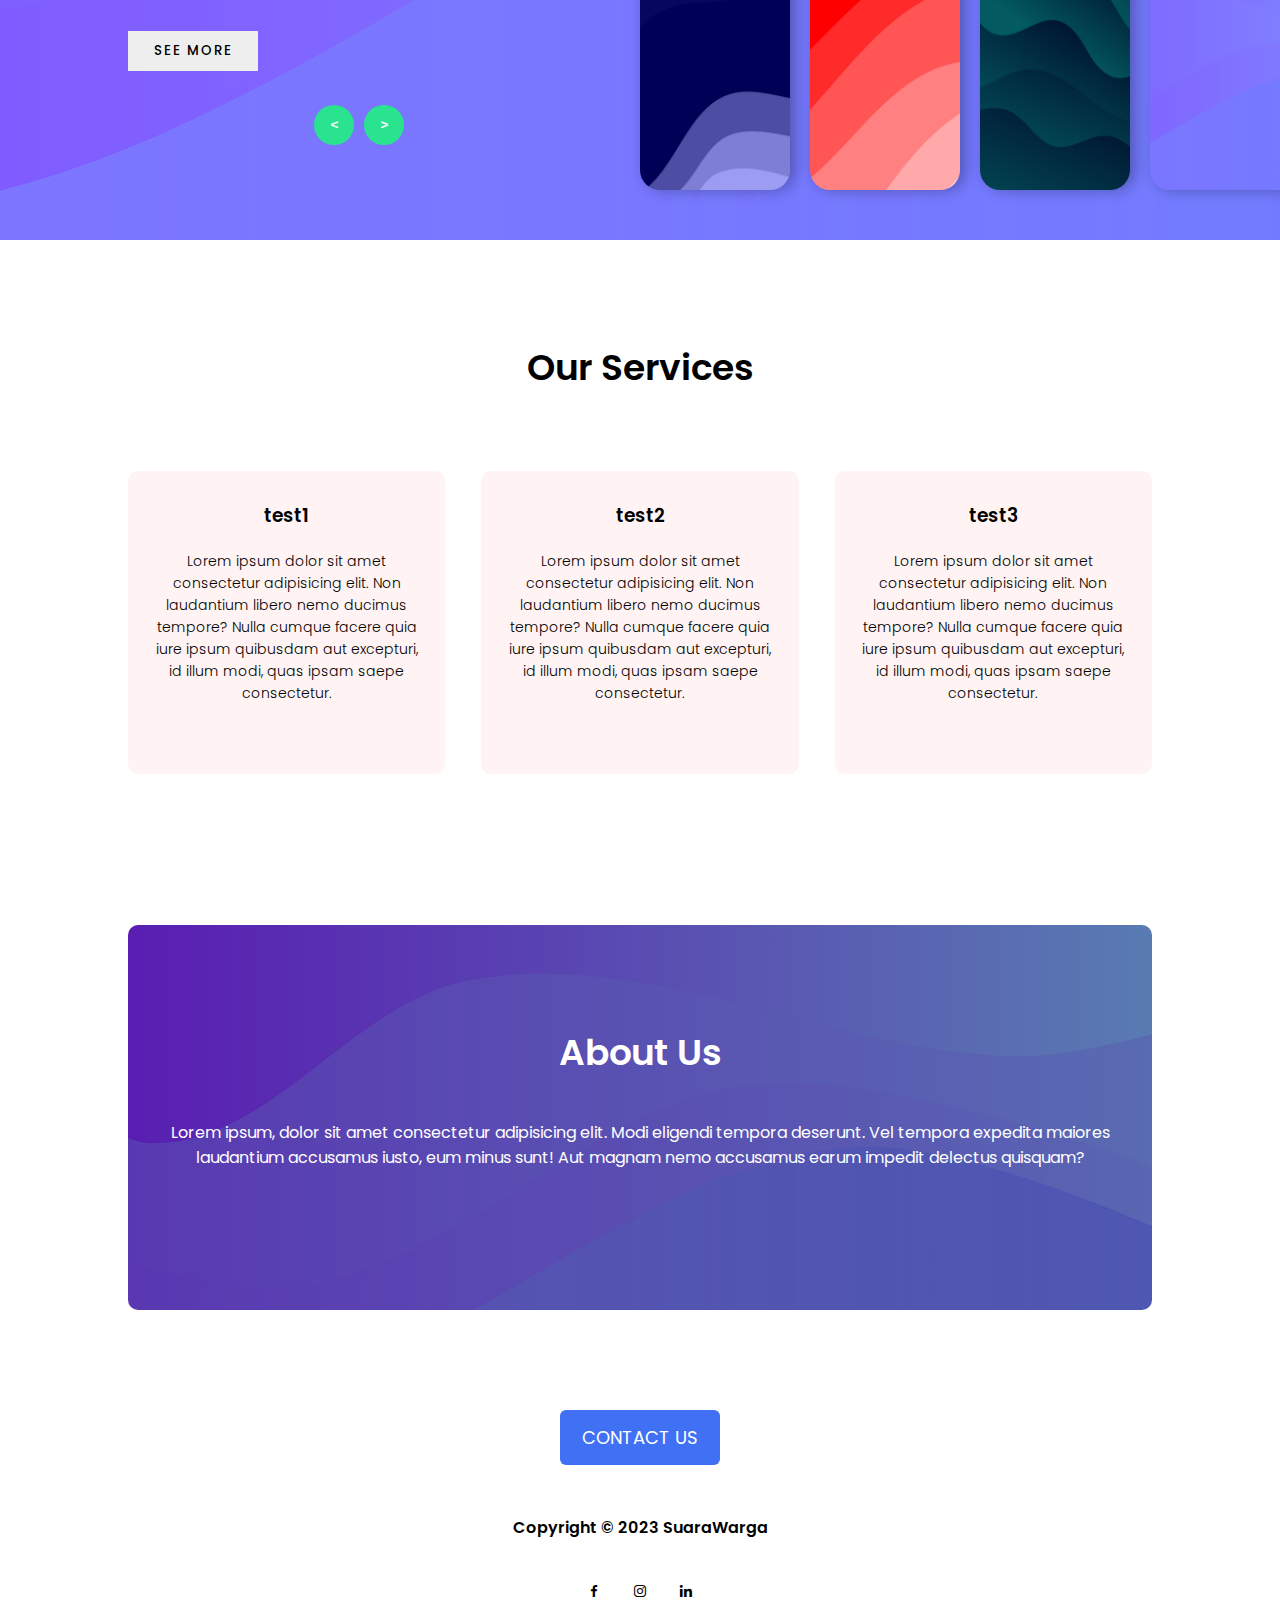
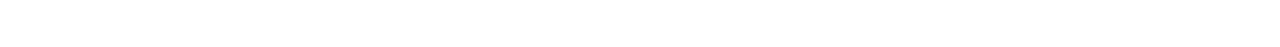
==== commit 45649371: "Javascript II" ====
--- a/index.html
+++ b/index.html
@@ -1,209 +1,228 @@
-<!DOCTYPE html>
-<html>
-  <head>
-    <meta name="viewport" content="with=device-width, initial-scale=1.0" />
-    <meta charset="UTF-8" />
-    <title>Suarawarga</title>
-    <link rel="stylesheet" href="style/style.css" />
-    <link rel="preconnect" href="https://fonts.googleapis.com" />
-    <link rel="preconnect" href="https://fonts.gstatic.com" crossorigin />
-    <link
-      href="https://fonts.googleapis.com/css2?family=Poppins:ital,wght@0,100;0,200;0,300;0,400;0,500;0,600;0,700;0,800;0,900;1,100;1,200;1,300;1,400;1,500;1,600;1,700;1,800;1,900&display=swap"
-      rel="stylesheet"
-    />
-    <link
-      href="https://unpkg.com/boxicons@2.1.4/css/boxicons.min.css"
-      rel="stylesheet"
-    />
-  </head>
-  <body>
-    <section class="header">
-      <nav>
-        <a href="index.html"><img src="image/government64px.png" alt="" /></a>
-        <div class="nav-links" id="navLinks">
-          <i class="bx bx-x" onclick="hideMenu()"></i>
-          <ul>
-            <li><a href="#">Home</a></li>
-            <li><a href="#services">Services</a></li>
-            <li><a href="#about-us">About Us</a></li>
-            <li><a href="login.html">Login</a></li>
-            <li><a href="register.html">Register</a></li>
-          </ul>
-        </div>
-        <i class="bx bx-menu" onclick="showMenu()"></i>
-      </nav>
-      <div class="text-box">
-        <h1>Selamat Datang di Suarawarga</h1>
-        <p>
-          Kami menyediakan platform bagi warga untuk mengekspresikan pendapat
-          mereka <br />dan kekhawatiran mengenai permasalahan pemerintah daerah.
-        </p>
-        <a href="" class="hero-btn">Untuk Informasi Lebih Lanjut</a>
-      </div>
-    </section>
-
-    <!-- Slider -->
-    <section class="carousel">
-      <div class="slider">
-        <div class="list">
-          <div class="item">
-            <img src="./image/Untitled-4.jpg" alt="" />
-
-            <div class="content">
-              <div class="title">Informasi Kebijakan Publik</div>
-              <div class="type">Rangkuman</div>
-              <div class="description">
-                Lorem ipsum dolor sit amet consectetur adipisicing elit.
-                Deleniti temporibus quis eum consequuntur voluptate quae
-                doloribus distinctio. Possimus, sed recusandae. Lorem ipsum
-                dolor sit amet consectetur adipisicing elit. Sequi, aut.
-              </div>
-              <div class="button">
-                <button>SEE MORE</button>
-              </div>
-            </div>
-          </div>
-
-          <div class="item">
-            <img src="./image/Untitled-2.jpg" alt="" />
-
-            <div class="content">
-              <div class="title">Informasi Kebijakan Publik</div>
-              <div class="type">Analisis Dampak</div>
-              <div class="description">
-                Lorem ipsum dolor sit amet consectetur adipisicing elit.
-                Deleniti temporibus quis eum consequuntur voluptate quae
-                doloribus distinctio. Possimus, sed recusandae. Lorem ipsum
-                dolor sit amet consectetur adipisicing elit. Sequi, aut.
-              </div>
-              <div class="button">
-                <button>SEE MORE</button>
-              </div>
-            </div>
-          </div>
-
-          <div class="item">
-            <img src="./image/Untitled-3.jpg" alt="" />
-
-            <div class="content">
-              <div class="title">Informasi Kebijakan Publik</div>
-              <div class="type">Pembanding</div>
-              <div class="description">
-                Lorem ipsum dolor sit amet consectetur adipisicing elit.
-                Deleniti temporibus quis eum consequuntur voluptate quae
-                doloribus distinctio. Possimus, sed recusandae. Lorem ipsum
-                dolor sit amet consectetur adipisicing elit. Sequi, aut.
-              </div>
-              <div class="button">
-                <button>SEE MORE</button>
-              </div>
-            </div>
-          </div>
-
-          <div class="item">
-            <img src="./image/Untitled-5.jpg" alt="" />
-
-            <div class="content">
-              <div class="title">Informasi Kebijakan Publik</div>
-              <div class="type">Pertanyaan</div>
-              <div class="description">
-                Lorem ipsum dolor sit amet consectetur adipisicing elit.
-                Deleniti temporibus quis eum consequuntur voluptate quae
-                doloribus distinctio. Possimus, sed recusandae. Lorem ipsum
-                dolor sit amet consectetur adipisicing elit. Sequi, aut.
-              </div>
-              <div class="button">
-                <button>SEE MORE</button>
-              </div>
-            </div>
-          </div>
-        </div>
-
-        <div class="thumbnail">
-          <div class="item">
-            <img src="./image/Untitled-4.jpg" alt="" />
-          </div>
-          <div class="item">
-            <img src="./image/Untitled-2.jpg" alt="" />
-          </div>
-          <div class="item">
-            <img src="./image/Untitled-3.jpg" alt="" />
-          </div>
-          <div class="item">
-            <img src="./image/Untitled-5.jpg" alt="" />
-          </div>
-        </div>
-
-        <div class="nextPrevArrows">
-          <button class="prev"><</button>
-          <button class="next">></button>
-        </div>
-      </div>
-    </section>
-    <!-- Our Services -->
-
-    <section class="services" id="services">
-      <h1>Our Services</h1>
-      <p>
-        Some of the services we offer include: Online petition submission
-        Government issue tracking Community engagement
-      </p>
-      <div class="row">
-        <div class="course-col">
-          <h3>test1</h3>
-          <p>
-            Lorem ipsum dolor sit amet consectetur adipisicing elit. Non
-            laudantium libero nemo ducimus tempore? Nulla cumque facere quia
-            iure ipsum quibusdam aut excepturi, id illum modi, quas ipsam saepe
-            consectetur.
-          </p>
-        </div>
-        <div class="course-col">
-          <h3>test2</h3>
-          <p>
-            Lorem ipsum dolor sit amet consectetur adipisicing elit. Non
-            laudantium libero nemo ducimus tempore? Nulla cumque facere quia
-            iure ipsum quibusdam aut excepturi, id illum modi, quas ipsam saepe
-            consectetur.
-          </p>
-        </div>
-        <div class="course-col">
-          <h3>test3</h3>
-          <p>
-            Lorem ipsum dolor sit amet consectetur adipisicing elit. Non
-            laudantium libero nemo ducimus tempore? Nulla cumque facere quia
-            iure ipsum quibusdam aut excepturi, id illum modi, quas ipsam saepe
-            consectetur.
-          </p>
-        </div>
-      </div>
-    </section>
-
-    <!-- About Us + Contact -->
-
-    <section class="about-us" id="about-us">
-      <h1>About Us</h1>
-      <p>
-        Lorem ipsum, dolor sit amet consectetur adipisicing elit. Modi eligendi
-        tempora deserunt. Vel tempora expedita maiores laudantium accusamus
-        iusto, eum minus sunt! Aut magnam nemo accusamus earum impedit delectus
-        quisquam?
-      </p>
-      <a href="" class="hero-btn">CONTACT US</a>
-    </section>
-
-    <!-- Footer -->
-
-    <section class="footer">
-      <h4>Copyright © 2023 SuaraWarga</h4>
-      <div class="icons">
-        <i class="bx bxl-facebook"></i>
-        <i class="bx bxl-instagram"></i>
-        <i class="bx bxl-linkedin"></i>
-      </div>
-    </section>
-
-    <!-- Javascript -->
-    <script src="script.js"></script>
-  </body>
-</html>
+<!DOCTYPE html>
+<html>
+  <head>
+    <meta name="viewport" content="with=device-width, initial-scale=1.0" />
+    <meta charset="UTF-8" />
+    <title>Suarawarga</title>
+    <link rel="stylesheet" href="style/style.css" />
+    <link rel="preconnect" href="https://fonts.googleapis.com" />
+    <link rel="preconnect" href="https://fonts.gstatic.com" crossorigin />
+    <link
+      href="https://fonts.googleapis.com/css2?family=Poppins:ital,wght@0,100;0,200;0,300;0,400;0,500;0,600;0,700;0,800;0,900;1,100;1,200;1,300;1,400;1,500;1,600;1,700;1,800;1,900&display=swap"
+      rel="stylesheet"
+    />
+    <link
+      href="https://unpkg.com/boxicons@2.1.4/css/boxicons.min.css"
+      rel="stylesheet"
+    />
+    <link
+      rel="stylesheet"
+      href="https://cdnjs.cloudflare.com/ajax/libs/font-awesome/6.2.0/css/all.min.css"
+    />
+  </head>
+  <body>
+    <section class="header">
+      <nav>
+        <a href="index.html"><img src="image/government64px.png" alt="" /></a>
+        <div class="nav-links" id="navLinks">
+          <i class="bx bx-x" onclick="hideMenu()"></i>
+          <ul>
+            <li><a href="#">Home</a></li>
+            <li><a href="#services">Services</a></li>
+            <li><a href="#about-us">About Us</a></li>
+            <li><a href="login.html">Login</a></li>
+            <li><a href="register.html">Register</a></li>
+          </ul>
+        </div>
+        <i class="bx bx-menu" onclick="showMenu()"></i>
+      </nav>
+      <div class="text-box">
+        <h1>Selamat Datang di Suarawarga</h1>
+        <p>
+          Kami menyediakan platform bagi warga untuk mengekspresikan pendapat
+          mereka <br />dan kekhawatiran mengenai permasalahan pemerintah daerah.
+        </p>
+        <a href="" class="hero-btn">Untuk Informasi Lebih Lanjut</a>
+      </div>
+    </section>
+
+    <!-- Slider -->
+    <section class="carousel">
+      <div class="slider">
+        <div class="list">
+          <div class="item">
+            <img src="./image/Untitled-4.jpg" alt="" />
+
+            <div class="content">
+              <div class="title">Informasi Kebijakan Publik</div>
+              <div class="type">Rangkuman</div>
+              <div class="description">
+                Lorem ipsum dolor sit amet consectetur adipisicing elit.
+                Deleniti temporibus quis eum consequuntur voluptate quae
+                doloribus distinctio. Possimus, sed recusandae. Lorem ipsum
+                dolor sit amet consectetur adipisicing elit. Sequi, aut.
+              </div>
+              <div class="button">
+                <button>SEE MORE</button>
+              </div>
+            </div>
+          </div>
+
+          <div class="item">
+            <img src="./image/Untitled-2.jpg" alt="" />
+
+            <div class="content">
+              <div class="title">Informasi Kebijakan Publik</div>
+              <div class="type">Analisis Dampak</div>
+              <div class="description">
+                Lorem ipsum dolor sit amet consectetur adipisicing elit.
+                Deleniti temporibus quis eum consequuntur voluptate quae
+                doloribus distinctio. Possimus, sed recusandae. Lorem ipsum
+                dolor sit amet consectetur adipisicing elit. Sequi, aut.
+              </div>
+              <div class="button">
+                <button>SEE MORE</button>
+              </div>
+            </div>
+          </div>
+
+          <div class="item">
+            <img src="./image/Untitled-3.jpg" alt="" />
+
+            <div class="content">
+              <div class="title">Informasi Kebijakan Publik</div>
+              <div class="type">Pembanding</div>
+              <div class="description">
+                Lorem ipsum dolor sit amet consectetur adipisicing elit.
+                Deleniti temporibus quis eum consequuntur voluptate quae
+                doloribus distinctio. Possimus, sed recusandae. Lorem ipsum
+                dolor sit amet consectetur adipisicing elit. Sequi, aut.
+              </div>
+              <div class="button">
+                <button>SEE MORE</button>
+              </div>
+            </div>
+          </div>
+
+          <div class="item">
+            <img src="./image/Untitled-5.jpg" alt="" />
+
+            <div class="content">
+              <div class="title">Informasi Kebijakan Publik</div>
+              <div class="type">Pertanyaan</div>
+              <div class="description">
+                Lorem ipsum dolor sit amet consectetur adipisicing elit.
+                Deleniti temporibus quis eum consequuntur voluptate quae
+                doloribus distinctio. Possimus, sed recusandae. Lorem ipsum
+                dolor sit amet consectetur adipisicing elit. Sequi, aut.
+              </div>
+              <div class="button">
+                <button>SEE MORE</button>
+              </div>
+            </div>
+          </div>
+        </div>
+
+        <div class="thumbnail">
+          <div class="item">
+            <img src="./image/Untitled-4.jpg" alt="" />
+          </div>
+          <div class="item">
+            <img src="./image/Untitled-2.jpg" alt="" />
+          </div>
+          <div class="item">
+            <img src="./image/Untitled-3.jpg" alt="" />
+          </div>
+          <div class="item">
+            <img src="./image/Untitled-5.jpg" alt="" />
+          </div>
+        </div>
+
+        <div class="nextPrevArrows">
+          <button class="prev"><</button>
+          <button class="next">></button>
+        </div>
+      </div>
+    </section>
+    <!-- Our Services -->
+
+    <section class="services" id="services">
+      <h1>Our Services</h1>
+      <p>
+        Some of the services we offer include: Online petition submission
+        Government issue tracking Community engagement
+      </p>
+      <div class="row">
+        <div class="course-col">
+          <h3>test1</h3>
+          <p>
+            Lorem ipsum dolor sit amet consectetur adipisicing elit. Non
+            laudantium libero nemo ducimus tempore? Nulla cumque facere quia
+            iure ipsum quibusdam aut excepturi, id illum modi, quas ipsam saepe
+            consectetur.
+          </p>
+        </div>
+        <div class="course-col">
+          <h3>test2</h3>
+          <p>
+            Lorem ipsum dolor sit amet consectetur adipisicing elit. Non
+            laudantium libero nemo ducimus tempore? Nulla cumque facere quia
+            iure ipsum quibusdam aut excepturi, id illum modi, quas ipsam saepe
+            consectetur.
+          </p>
+        </div>
+        <div class="course-col">
+          <h3>test3</h3>
+          <p>
+            Lorem ipsum dolor sit amet consectetur adipisicing elit. Non
+            laudantium libero nemo ducimus tempore? Nulla cumque facere quia
+            iure ipsum quibusdam aut excepturi, id illum modi, quas ipsam saepe
+            consectetur.
+          </p>
+        </div>
+      </div>
+    </section>
+
+    <!-- About Us + Contact -->
+
+    <section class="about-us" id="about-us">
+      <h1>About Us</h1>
+      <p>
+        Lorem ipsum, dolor sit amet consectetur adipisicing elit. Modi eligendi
+        tempora deserunt. Vel tempora expedita maiores laudantium accusamus
+        iusto, eum minus sunt! Aut magnam nemo accusamus earum impedit delectus
+        quisquam?
+      </p>
+    </section>
+
+    <section class="new-section">
+      <button class="show-modal">CONTACT US</button>
+      <span class="overlay"></span>
+
+      <div class="modal-box">
+        <i class="fa-regular fa-circle-check"></i>
+        <h2>Completed</h2>
+        <h3>Lagi Dikerjakan bolo!</h3>
+
+        <div class="buttons">
+          <button class="close-btn">Ok, Close</button>
+          <button>Wkwkw</button>
+        </div>
+      </div>
+    </section>
+
+    <!-- Footer -->
+
+    <section class="footer">
+      <h4>Copyright © 2023 SuaraWarga</h4>
+      <div class="icons">
+        <i class="bx bxl-facebook"></i>
+        <i class="bx bxl-instagram"></i>
+        <i class="bx bxl-linkedin"></i>
+      </div>
+    </section>
+
+    <!-- Javascript -->
+    <script src="javascript/script.js"></script>
+  </body>
+</html>
--- a/style/style.css
+++ b/style/style.css
@@ -1,518 +1,610 @@
-* {
-  margin: 0;
-  padding: 0;
-  font-family: "Poppins", sans-serif;
-}
-
-.header {
-  min-height: 110vh;
-  width: 100%;
-  background-image: linear-gradient(rgba(4, 9, 30, 0.7), rgba(4, 9, 30, 0.7)),
-    url(../image/Untitled-5.jpg);
-}
-
-/** Carousel **/
-/* slider section  */
-
-.slider {
-  height: 100vh;
-  margin-top: -50px;
-  width: 100%;
-  overflow: hidden;
-  position: relative;
-}
-.slider .list .item {
-  width: 100%;
-  height: 100%;
-  position: absolute;
-  inset: 0 0 0 0;
-}
-.slider .list .item img {
-  width: 100%;
-  height: 100%;
-  object-fit: cover;
-}
-.slider .list .item .content {
-  position: absolute;
-  top: 20%;
-  width: 1140px;
-  max-width: 80%;
-  left: 50%;
-  transform: translateX(-50%);
-  padding-right: 30%;
-  box-sizing: border-box;
-  color: #fff;
-  text-shadow: 0 5px 10px #0004;
-}
-
-.slider .list .item .content .title,
-.slider .list .item .content .type {
-  font-size: 5em;
-  font-weight: bold;
-  line-height: 1.3em;
-}
-.slider .list .item .type {
-  color: #14ff72cb;
-}
-.slider .list .item .button {
-  display: grid;
-  grid-template-columns: repeat(2, 130px);
-  grid-template-rows: 40px;
-  gap: 5px;
-  margin-top: 20px;
-}
-.slider .list .item .button button {
-  border: none;
-  background-color: #eee;
-  font-family: Poppins;
-  font-weight: 500;
-  cursor: pointer;
-  transition: 0.4s;
-  letter-spacing: 2px;
-}
-
-.slider .list .item .button button:hover {
-  letter-spacing: 3px;
-}
-.slider .list .item .button button:nth-child(2) {
-  background-color: transparent;
-  border: 1px solid #fff;
-  color: #eee;
-}
-
-/* Thumbnail Section  */
-.thumbnail {
-  position: absolute;
-  bottom: 50px;
-  left: 50%;
-  width: max-content;
-  z-index: 100;
-  display: flex;
-  gap: 20px;
-}
-
-.thumbnail .item {
-  width: 150px;
-  height: 220px;
-  flex-shrink: 0;
-  position: relative;
-}
-
-.thumbnail .item img {
-  width: 100%;
-  height: 100%;
-  object-fit: cover;
-  border-radius: 20px;
-  box-shadow: 5px 0 15px rgba(0, 0, 0, 0.3);
-}
-
-/* nextPrevArrows Section  */
-.nextPrevArrows {
-  position: absolute;
-  top: 85%;
-  right: 52%;
-  z-index: 100;
-  width: 300px;
-  max-width: 30%;
-  display: flex;
-  gap: 10px;
-  align-items: center;
-}
-.nextPrevArrows button {
-  width: 40px;
-  height: 40px;
-  border-radius: 50%;
-  background-color: #14ff72cb;
-  border: none;
-  color: #fff;
-  font-family: monospace;
-  font-weight: bold;
-  transition: 0.5s;
-  cursor: pointer;
-}
-.nextPrevArrows button:hover {
-  background-color: #fff;
-  color: #000;
-}
-
-/* Animation Part */
-.slider .list .item:nth-child(1) {
-  z-index: 1;
-}
-
-/* animation text in first item */
-.slider .list .item:nth-child(1) .content .title,
-.slider .list .item:nth-child(1) .content .type,
-.slider .list .item:nth-child(1) .content .description,
-.slider .list .item:nth-child(1) .content .buttons {
-  transform: translateY(50px);
-  filter: blur(20px);
-  opacity: 0;
-  animation: showContent 0.5s 1s linear 1 forwards;
-}
-@keyframes showContent {
-  to {
-    transform: translateY(0px);
-    filter: blur(0px);
-    opacity: 1;
-  }
-}
-.slider .list .item:nth-child(1) .content .title {
-  animation-delay: 0.4s !important;
-}
-.slider .list .item:nth-child(1) .content .type {
-  animation-delay: 0.6s !important;
-}
-.slider .list .item:nth-child(1) .content .description {
-  animation-delay: 0.8s !important;
-}
-.slider .list .item:nth-child(1) .content .buttons {
-  animation-delay: 1s !important;
-}
-
-/* Animation for next button click */
-.slider.next .list .item:nth-child(1) img {
-  width: 150px;
-  height: 220px;
-  position: absolute;
-  bottom: 50px;
-  left: 50%;
-  border-radius: 30px;
-  animation: showImage 0.5s linear 1 forwards;
-}
-
-@keyframes showImage {
-  to {
-    bottom: 0;
-    left: 0;
-    width: 100%;
-    height: 100%;
-    border-radius: 0;
-  }
-}
-
-.slider.next .thumbnail .item:nth-last-child(1) {
-  overflow: hidden;
-  animation: showThumbnail 0.5s linear 1 forwards;
-}
-.slider.prev .list .item img {
-  z-index: 100;
-}
-
-@keyframes showThumbnail {
-  from {
-    width: 0;
-    opacity: 0;
-  }
-}
-
-.slider.next .thumbnail {
-  animation: effectNext 0.5s linear 1 forwards;
-}
-
-@keyframes effectNext {
-  from {
-    transform: translateX(150px);
-  }
-}
-
-/* Animation for prev button click */
-.slider.prev .list .item:nth-child(2) {
-  z-index: 2;
-}
-
-.slider.prev .list .item:nth-child(2) img {
-  animation: outFrame 0.5s linear 1 forwards;
-  position: absolute;
-  bottom: 0;
-  left: 0;
-}
-@keyframes outFrame {
-  to {
-    width: 150px;
-    height: 220px;
-    bottom: 50px;
-    left: 50%;
-    border-radius: 20px;
-  }
-}
-
-.slider.prev .thumbnail .item:nth-child(1) {
-  overflow: hidden;
-  opacity: 0;
-  animation: showThumbnail 0.5s linear 1 forwards;
-}
-.slider.next .nextPrevArrows button,
-.slider.prev .nextPrevArrows button {
-  pointer-events: none;
-}
-
-.slider.prev .list .item:nth-child(2) .content .title,
-.slider.prev .list .item:nth-child(2) .content .type,
-.slider.prev .list .item:nth-child(2) .content .description,
-.slider.prev .list .item:nth-child(2) .content .buttons {
-  animation: contentOut 1.5s linear 1 forwards !important;
-}
-
-@keyframes contentOut {
-  to {
-    transform: translateY(-150px);
-    filter: blur(20px);
-    opacity: 0;
-  }
-}
-@media screen and (max-width: 678px) {
-  .slider .list .item .content {
-    padding-right: 0;
-  }
-  .slider .list .item .content .title {
-    font-size: 50px;
-  }
-}
-
-/* Responsive styles for thumbnail section and next/prev arrows */
-@media screen and (max-width: 768px) {
-  .thumbnail {
-    bottom: 10px; /* Adjust position of thumbnails */
-    left: 95%; /* Center the thumbnails horizontally */
-    transform: translateX(-50%);
-    width: 50%; /* Adjust width of thumbnails container */
-    max-width: 10px; /* Set maximum width for thumbnails */
-  }
-
-  .nextPrevArrows {
-    top: 90%; /* Adjust position of arrows */
-    right: 20%; /* Center the arrows horizontally */
-    transform: translateX(50%);
-    width: 100px; /* Adjust width of arrows container */
-    max-width: 80%; /* Set maximum width for arrows */
-  }
-
-  .nextPrevArrows button {
-    font-size: 1.5em; /* Adjust font size of arrows */
-  }
-}
-
-/** END **/
-
-nav {
-  display: flex;
-  padding: 2% 6%;
-  justify-content: space-between;
-  align-items: center;
-}
-
-nav img {
-  width: 80px;
-}
-
-.nav-links {
-  flex: 1;
-  text-align: right;
-}
-
-.nav-links ul li {
-  list-style: none;
-  display: inline-block;
-  padding: 8px 12px;
-  position: relative;
-}
-
-.nav-links ul li a {
-  color: white !important;
-  text-decoration: none;
-  font-size: 1rem;
-}
-
-.nav-links ul li::after {
-  content: "";
-  width: 0%;
-  height: 2px;
-  background: #f44336;
-  display: block;
-  margin: auto;
-  transition: 0.5s;
-}
-
-.nav-links ul li:hover::after {
-  width: 100%;
-}
-
-.text-box {
-  width: 90%;
-  color: #fff;
-  position: absolute;
-  top: 50%;
-  left: 50%;
-  transform: translate(-50%, -50%);
-  text-align: center;
-}
-
-.text-box h1 {
-  font-size: 4rem;
-}
-
-.text-box p {
-  margin: 10px 0 40px;
-  font-size: 1rem;
-  color: white;
-}
-
-.hero-btn {
-  display: inline-block;
-  text-decoration: none;
-  color: white;
-  border: 1px solid #fff;
-  padding: 12px 34px;
-  font-size: 14px;
-  background: transparent;
-  position: relative;
-  cursor: pointer;
-}
-
-.hero-btn:hover {
-  border: 1px solid #f44336;
-  background: #f44336;
-  transition: 1s;
-}
-
-nav .bx {
-  display: none;
-}
-
-@media (max-width: 768px) {
-  .text-box h1 {
-    font-size: 20px;
-  }
-
-  .nav-links ul li {
-    display: block;
-  }
-
-  .nav-links {
-    position: absolute;
-    background: #f44336;
-    height: 100vh;
-    width: 200px;
-    top: 0;
-    right: -200px;
-    text-align: left;
-    z-index: 2;
-    transition: 1s;
-  }
-
-  nav .bx {
-    display: block;
-    color: white;
-    margin: 10px;
-    font-size: 22px;
-    cursor: pointer;
-  }
-
-  .nav-links ul {
-    padding: 30px;
-  }
-}
-
-/*----------- Services -----------*/
-.services {
-  width: 80%;
-  margin: auto;
-  text-align: center;
-  padding-top: 100px;
-}
-
-h1 {
-  font-size: 36px;
-  font-weight: 600;
-}
-
-.course-col p {
-  color: black !important;
-  font-size: 14px;
-  font-weight: 300;
-  line-height: 22px;
-  padding: 10px;
-}
-
-.row {
-  margin-top: 5%;
-  display: flex;
-  justify-content: space-between;
-}
-
-.course-col {
-  flex-basis: 31%;
-  background: #fff3f3;
-  border-radius: 10px;
-  margin-bottom: 5%;
-  padding: 20px 12px;
-  box-sizing: border-box;
-  transition: 0.5;
-}
-
-h3 {
-  text-align: center;
-  font-weight: 600;
-  margin: 10px 0;
-}
-
-.course-col:hover {
-  box-shadow: 0 0 20px 0px rgba(0, 0, 0, 0.2);
-}
-
-@media (max-width: 768px) {
-  .row {
-    flex-direction: column;
-  }
-}
-
-/*----------- About Us -----------*/
-.about-us {
-  margin: 100px auto;
-  width: 80%;
-  background-image: linear-gradient(rgba(0, 0, 0, 0.3), rgba(0, 0, 0, 0.3)),
-    url(../image/About-us.jpg);
-  background-position: center;
-  background-size: cover;
-  border-radius: 10px;
-  text-align: center;
-  padding: 100px 0;
-}
-
-.about-us h1,
-p {
-  color: white;
-  margin-bottom: 40px;
-  padding: 0;
-}
-
-@media (max-width: 768px) {
-  .about-us h1 {
-    font-size: 24px;
-  }
-
-  .about-us p {
-    font-size: 12px;
-  }
-}
-
-/* Footer */
-.footer {
-  width: 100%;
-  text-align: center;
-  padding: 30px 0;
-}
-
-.footer h4 {
-  margin-bottom: 25px;
-  margin-top: 20px;
-  font-weight: 600;
-}
-
-.icons .bx {
-  color: #000000;
-  margin: 0 13px;
-  cursor: pointer;
-  padding: 18px 0;
-}
+* {
+  margin: 0;
+  padding: 0;
+  font-family: "Poppins", sans-serif;
+}
+
+.header {
+  min-height: 110vh;
+  width: 100%;
+  background-image: linear-gradient(rgba(4, 9, 30, 0.7), rgba(4, 9, 30, 0.7)),
+    url(../image/Untitled-5.jpg);
+}
+
+/** Carousel **/
+/* slider section  */
+
+.slider {
+  height: 100vh;
+  margin-top: -50px;
+  width: 100%;
+  overflow: hidden;
+  position: relative;
+}
+.slider .list .item {
+  width: 100%;
+  height: 100%;
+  position: absolute;
+  inset: 0 0 0 0;
+}
+.slider .list .item img {
+  width: 100%;
+  height: 100%;
+  object-fit: cover;
+}
+.slider .list .item .content {
+  position: absolute;
+  top: 20%;
+  width: 1140px;
+  max-width: 80%;
+  left: 50%;
+  transform: translateX(-50%);
+  padding-right: 30%;
+  box-sizing: border-box;
+  color: #fff;
+  text-shadow: 0 5px 10px #0004;
+}
+
+.slider .list .item .content .title,
+.slider .list .item .content .type {
+  font-size: 5em;
+  font-weight: bold;
+  line-height: 1.3em;
+}
+.slider .list .item .type {
+  color: #14ff72cb;
+}
+.slider .list .item .button {
+  display: grid;
+  grid-template-columns: repeat(2, 130px);
+  grid-template-rows: 40px;
+  gap: 5px;
+  margin-top: 20px;
+}
+.slider .list .item .button button {
+  border: none;
+  background-color: #eee;
+  font-family: Poppins;
+  font-weight: 500;
+  cursor: pointer;
+  transition: 0.4s;
+  letter-spacing: 2px;
+}
+
+.slider .list .item .button button:hover {
+  letter-spacing: 3px;
+}
+.slider .list .item .button button:nth-child(2) {
+  background-color: transparent;
+  border: 1px solid #fff;
+  color: #eee;
+}
+
+/* Thumbnail Section  */
+.thumbnail {
+  position: absolute;
+  bottom: 50px;
+  left: 50%;
+  width: max-content;
+  z-index: 100;
+  display: flex;
+  gap: 20px;
+}
+
+.thumbnail .item {
+  width: 150px;
+  height: 220px;
+  flex-shrink: 0;
+  position: relative;
+}
+
+.thumbnail .item img {
+  width: 100%;
+  height: 100%;
+  object-fit: cover;
+  border-radius: 20px;
+  box-shadow: 5px 0 15px rgba(0, 0, 0, 0.3);
+}
+
+/* nextPrevArrows Section  */
+.nextPrevArrows {
+  position: absolute;
+  top: 85%;
+  right: 52%;
+  z-index: 100;
+  width: 300px;
+  max-width: 30%;
+  display: flex;
+  gap: 10px;
+  align-items: center;
+}
+.nextPrevArrows button {
+  width: 40px;
+  height: 40px;
+  border-radius: 50%;
+  background-color: #14ff72cb;
+  border: none;
+  color: #fff;
+  font-family: monospace;
+  font-weight: bold;
+  transition: 0.5s;
+  cursor: pointer;
+}
+.nextPrevArrows button:hover {
+  background-color: #fff;
+  color: #000;
+}
+
+/* Animation Part */
+.slider .list .item:nth-child(1) {
+  z-index: 1;
+}
+
+/* animation text in first item */
+.slider .list .item:nth-child(1) .content .title,
+.slider .list .item:nth-child(1) .content .type,
+.slider .list .item:nth-child(1) .content .description,
+.slider .list .item:nth-child(1) .content .buttons {
+  transform: translateY(50px);
+  filter: blur(20px);
+  opacity: 0;
+  animation: showContent 0.5s 1s linear 1 forwards;
+}
+@keyframes showContent {
+  to {
+    transform: translateY(0px);
+    filter: blur(0px);
+    opacity: 1;
+  }
+}
+.slider .list .item:nth-child(1) .content .title {
+  animation-delay: 0.4s !important;
+}
+.slider .list .item:nth-child(1) .content .type {
+  animation-delay: 0.6s !important;
+}
+.slider .list .item:nth-child(1) .content .description {
+  animation-delay: 0.8s !important;
+}
+.slider .list .item:nth-child(1) .content .buttons {
+  animation-delay: 1s !important;
+}
+
+/* Animation for next button click */
+.slider.next .list .item:nth-child(1) img {
+  width: 150px;
+  height: 220px;
+  position: absolute;
+  bottom: 50px;
+  left: 50%;
+  border-radius: 30px;
+  animation: showImage 0.5s linear 1 forwards;
+}
+
+@keyframes showImage {
+  to {
+    bottom: 0;
+    left: 0;
+    width: 100%;
+    height: 100%;
+    border-radius: 0;
+  }
+}
+
+.slider.next .thumbnail .item:nth-last-child(1) {
+  overflow: hidden;
+  animation: showThumbnail 0.5s linear 1 forwards;
+}
+.slider.prev .list .item img {
+  z-index: 100;
+}
+
+@keyframes showThumbnail {
+  from {
+    width: 0;
+    opacity: 0;
+  }
+}
+
+.slider.next .thumbnail {
+  animation: effectNext 0.5s linear 1 forwards;
+}
+
+@keyframes effectNext {
+  from {
+    transform: translateX(150px);
+  }
+}
+
+/* Animation for prev button click */
+.slider.prev .list .item:nth-child(2) {
+  z-index: 2;
+}
+
+.slider.prev .list .item:nth-child(2) img {
+  animation: outFrame 0.5s linear 1 forwards;
+  position: absolute;
+  bottom: 0;
+  left: 0;
+}
+@keyframes outFrame {
+  to {
+    width: 150px;
+    height: 220px;
+    bottom: 50px;
+    left: 50%;
+    border-radius: 20px;
+  }
+}
+
+.slider.prev .thumbnail .item:nth-child(1) {
+  overflow: hidden;
+  opacity: 0;
+  animation: showThumbnail 0.5s linear 1 forwards;
+}
+.slider.next .nextPrevArrows button,
+.slider.prev .nextPrevArrows button {
+  pointer-events: none;
+}
+
+.slider.prev .list .item:nth-child(2) .content .title,
+.slider.prev .list .item:nth-child(2) .content .type,
+.slider.prev .list .item:nth-child(2) .content .description,
+.slider.prev .list .item:nth-child(2) .content .buttons {
+  animation: contentOut 1.5s linear 1 forwards !important;
+}
+
+@keyframes contentOut {
+  to {
+    transform: translateY(-150px);
+    filter: blur(20px);
+    opacity: 0;
+  }
+}
+@media screen and (max-width: 678px) {
+  .slider .list .item .content {
+    padding-right: 0;
+  }
+  .slider .list .item .content .title {
+    font-size: 50px;
+  }
+}
+
+/* Responsive styles for thumbnail section and next/prev arrows */
+@media screen and (max-width: 768px) {
+  .thumbnail {
+    bottom: 10px; /* Adjust position of thumbnails */
+    left: 95%; /* Center the thumbnails horizontally */
+    transform: translateX(-50%);
+    width: 50%; /* Adjust width of thumbnails container */
+    max-width: 10px; /* Set maximum width for thumbnails */
+  }
+
+  .nextPrevArrows {
+    top: 90%; /* Adjust position of arrows */
+    right: 20%; /* Center the arrows horizontally */
+    transform: translateX(50%);
+    width: 100px; /* Adjust width of arrows container */
+    max-width: 80%; /* Set maximum width for arrows */
+  }
+
+  .nextPrevArrows button {
+    font-size: 1.5em; /* Adjust font size of arrows */
+  }
+}
+
+/** END **/
+
+nav {
+  display: flex;
+  padding: 2% 6%;
+  justify-content: space-between;
+  align-items: center;
+}
+
+nav img {
+  width: 80px;
+}
+
+.nav-links {
+  flex: 1;
+  text-align: right;
+}
+
+.nav-links ul li {
+  list-style: none;
+  display: inline-block;
+  padding: 8px 12px;
+  position: relative;
+}
+
+.nav-links ul li a {
+  color: white !important;
+  text-decoration: none;
+  font-size: 1rem;
+}
+
+.nav-links ul li::after {
+  content: "";
+  width: 0%;
+  height: 2px;
+  background: #f44336;
+  display: block;
+  margin: auto;
+  transition: 0.5s;
+}
+
+.nav-links ul li:hover::after {
+  width: 100%;
+}
+
+.text-box {
+  width: 90%;
+  color: #fff;
+  position: absolute;
+  top: 50%;
+  left: 50%;
+  transform: translate(-50%, -50%);
+  text-align: center;
+}
+
+.text-box h1 {
+  font-size: 4rem;
+}
+
+.text-box p {
+  margin: 10px 0 40px;
+  font-size: 1rem;
+  color: white;
+}
+
+.hero-btn {
+  display: inline-block;
+  text-decoration: none;
+  color: white;
+  border: 1px solid #fff;
+  padding: 12px 34px;
+  font-size: 14px;
+  background: transparent;
+  position: relative;
+  cursor: pointer;
+}
+
+.hero-btn:hover {
+  border: 1px solid #f44336;
+  background: #f44336;
+  transition: 1s;
+}
+
+nav .bx {
+  display: none;
+}
+
+@media (max-width: 768px) {
+  .text-box h1 {
+    font-size: 20px;
+  }
+
+  .nav-links ul li {
+    display: block;
+  }
+
+  .nav-links {
+    position: absolute;
+    background: #f44336;
+    height: 100vh;
+    width: 200px;
+    top: 0;
+    right: -200px;
+    text-align: left;
+    z-index: 2;
+    transition: 1s;
+  }
+
+  nav .bx {
+    display: block;
+    color: white;
+    margin: 10px;
+    font-size: 22px;
+    cursor: pointer;
+  }
+
+  .nav-links ul {
+    padding: 30px;
+  }
+}
+
+/*----------- Services -----------*/
+.services {
+  width: 80%;
+  margin: auto;
+  text-align: center;
+  padding-top: 100px;
+}
+
+h1 {
+  font-size: 36px;
+  font-weight: 600;
+}
+
+.course-col p {
+  color: black !important;
+  font-size: 14px;
+  font-weight: 300;
+  line-height: 22px;
+  padding: 10px;
+}
+
+.row {
+  margin-top: 5%;
+  display: flex;
+  justify-content: space-between;
+}
+
+.course-col {
+  flex-basis: 31%;
+  background: #fff3f3;
+  border-radius: 10px;
+  margin-bottom: 5%;
+  padding: 20px 12px;
+  box-sizing: border-box;
+  transition: 0.5;
+}
+
+h3 {
+  text-align: center;
+  font-weight: 600;
+  margin: 10px 0;
+}
+
+.course-col:hover {
+  box-shadow: 0 0 20px 0px rgba(0, 0, 0, 0.2);
+}
+
+@media (max-width: 768px) {
+  .row {
+    flex-direction: column;
+  }
+}
+
+/*----------- About Us -----------*/
+.about-us {
+  margin: 100px auto;
+  width: 80%;
+  position: relative;
+  background-image: linear-gradient(rgba(0, 0, 0, 0.3), rgba(0, 0, 0, 0.3)),
+    url(../image/About-us.jpg);
+  background-position: center;
+  background-size: cover;
+  border-radius: 10px;
+  text-align: center;
+  padding: 100px 0;
+}
+
+.about-us h1,
+p {
+  color: white;
+  margin-bottom: 40px;
+  padding: 0;
+}
+
+@media (max-width: 768px) {
+  .about-us h1 {
+    font-size: 24px;
+  }
+
+  .about-us p {
+    font-size: 12px;
+  }
+}
+
+/* Footer */
+.footer {
+  width: 100%;
+  text-align: center;
+  padding: 30px 0;
+}
+
+.footer h4 {
+  margin-bottom: 25px;
+  margin-top: 20px;
+  font-weight: 600;
+}
+
+.icons .bx {
+  color: #000000;
+  margin: 0 13px;
+  cursor: pointer;
+  padding: 18px 0;
+}
+
+/** Popup Box **/
+.new-section {
+  position: relative;
+  text-align: center;
+  margin-top: 50px; /* Sesuaikan dengan kebutuhan */
+}
+
+.new-section .show-modal {
+  font-size: 18px;
+  font-weight: 400;
+  color: #fff;
+  padding: 14px 22px;
+  border: none;
+  background: #4070f4;
+  border-radius: 6px;
+  cursor: pointer;
+}
+
+.new-section .show-modal:hover {
+  background-color: #265df2;
+}
+
+.new-section .modal-box {
+  display: none;
+  position: fixed;
+  left: 50%;
+  top: 50%;
+  transform: translate(-50%, -50%) scale(1.2); /* Awalnya diperbesar */
+  box-shadow: 0 5px 10px rgba(0, 0, 0, 0.1);
+  z-index: 1000;
+  background-color: #fff;
+  padding: 30px 20px;
+  border-radius: 24px;
+  max-width: 380px;
+  width: 100%;
+  opacity: 0; /* Awalnya tidak terlihat */
+  transition: transform 0.3s ease, opacity 0.3s ease; /* Transisi untuk transformasi dan opacity */
+}
+
+.new-section.active .modal-box {
+  display: block;
+  opacity: 1;
+  pointer-events: auto;
+  transform: translate(-50%, -50%) scale(1); /* Akhirnya diperkecil */
+}
+
+.new-section .modal-box i {
+  font-size: 70px;
+  color: #4070f4;
+}
+
+.new-section .modal-box h2 {
+  margin-top: 20px;
+  font-size: 25px;
+  font-weight: 500;
+  color: #333;
+}
+
+.new-section .modal-box h3 {
+  font-size: 16px;
+  font-weight: 400;
+  color: #333;
+  text-align: center;
+}
+
+.new-section .modal-box .buttons {
+  margin-top: 25px;
+}
+
+.new-section .modal-box button {
+  font-size: 14px;
+  padding: 6px 12px;
+  margin: 0 10px;
+}
+
+.new-section .buttons button {
+  font-size: 18px;
+  font-weight: 400;
+  color: #fff;
+  padding: 14px 22px;
+  border: none;
+  background: #4070f4;
+  border-radius: 6px;
+  cursor: pointer;
+  margin-top: 15px;
+}
+
+.new-section .buttons button:hover {
+  background-color: #265df2;
+}
